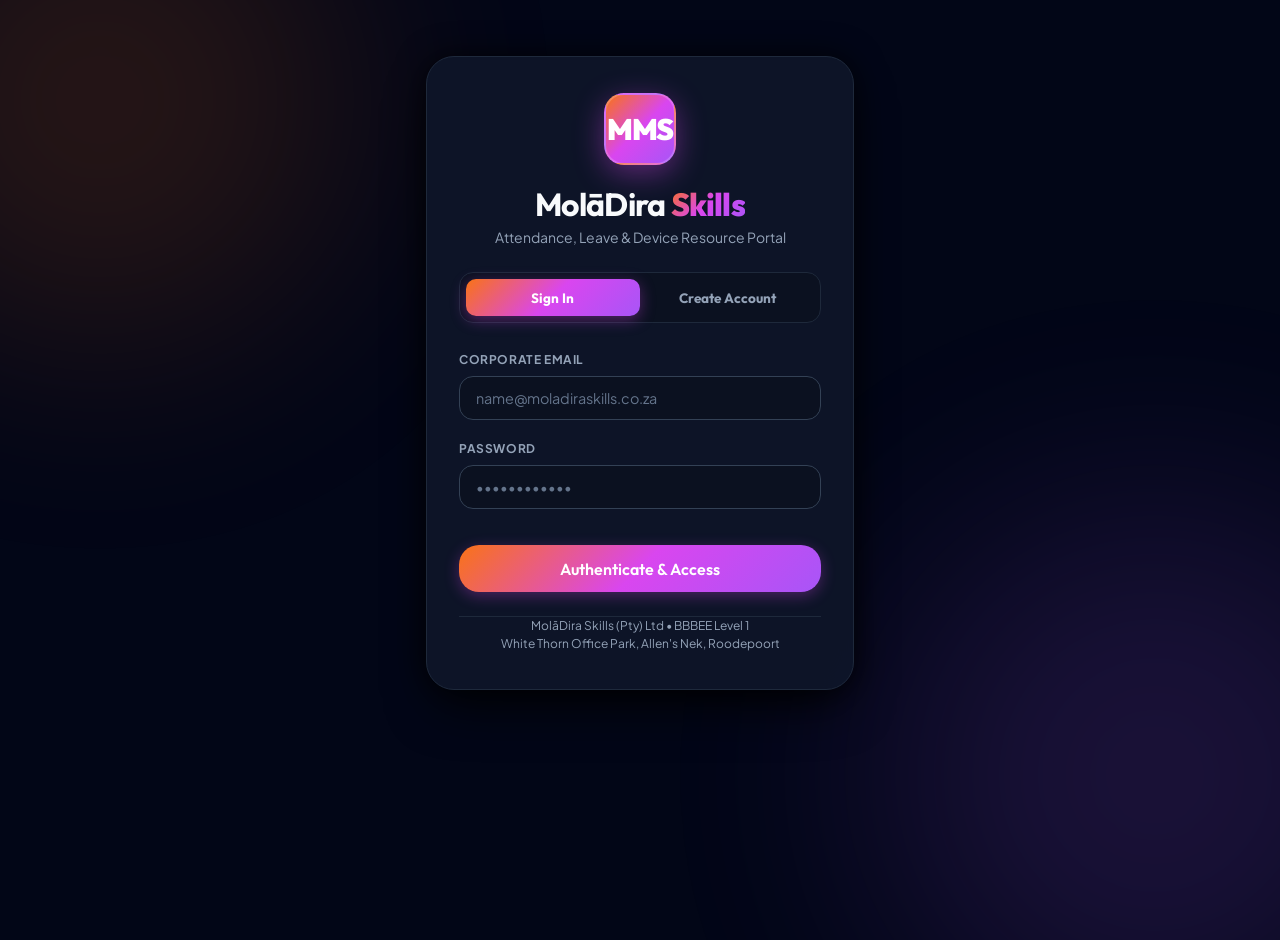
==== index.html @ 729de40c "feat: initialize MMS Logger frontend and backend structure with employee and admin portals" ====
<!DOCTYPE html>
<html lang="en">
<head>
  <meta charset="UTF-8">
  <meta name="viewport" content="width=device-width, initial-scale=1.0">
  <meta name="description" content="MolāDira Skills (MMS) Corporate Attendance, Leave Management, and Device Checkout Portal. Secure Geolocation Logging System.">
  <meta name="author" content="MolāDira Skills (Pty) Ltd">
  <title>MolāDira Skills - MMS Attendance & Resource Access Portal</title>
  <link rel="stylesheet" href="shared/css/base.css">
  <style>
    /* Specific Landing Page Styling */
    .brand-logo-badge {
      width: 72px;
      height: 72px;
      margin: 0 auto 1.25rem;
      border-radius: var(--radius-lg);
      background: var(--grad-mms);
      display: flex;
      align-items: center;
      justify-content: center;
      box-shadow: 0 8px 30px rgba(217, 70, 239, 0.4);
      border: 2px solid rgba(255, 255, 255, 0.2);
    }

    .brand-logo-text {
      font-family: var(--font-heading);
      font-weight: 900;
      font-size: 1.85rem;
      color: #ffffff;
      letter-spacing: -0.04em;
    }

    .auth-card {
      border: 1px solid var(--border-subtle);
      background: rgba(15, 23, 42, 0.9);
      backdrop-filter: blur(20px);
      box-shadow: var(--shadow-xl), 0 0 30px rgba(0, 0, 0, 0.7);
      border-radius: var(--radius-xl);
      padding: 2.25rem 2rem;
    }

    .tab-toggle-container {
      background-color: #0b1120;
      border: 1px solid var(--border-subtle);
      padding: 0.35rem;
      border-radius: var(--radius-md);
      display: flex;
      margin-bottom: 1.75rem;
    }

    .tab-toggle-btn {
      flex: 1;
      padding: 0.6rem 0.5rem;
      border-radius: var(--radius-sm);
      border: none;
      background: transparent;
      color: var(--text-muted);
      font-family: var(--font-heading);
      font-weight: 700;
      font-size: 0.85rem;
      cursor: pointer;
      transition: all var(--transition-fast);
      text-align: center;
    }

    .tab-toggle-btn.active {
      background: var(--grad-mms);
      color: #ffffff;
      box-shadow: 0 4px 15px rgba(217, 70, 239, 0.35);
    }
  </style>
</head>
<body>

  <main class="auth-container">
    <div class="auth-card" id="authCard">
      
      <!-- Brand Logo & Header -->
      <header class="text-center mb-6">
        <div class="brand-logo-badge pulse-glow">
          <span class="brand-logo-text">MMS</span>
        </div>
        <h1 class="text-2xl font-bold">MolāDira <span class="text-gradient">Skills</span></h1>
        <p class="text-sm mt-1" id="authSubtitle">Attendance, Leave & Device Resource Portal</p>
      </header>

      <!-- Auth Mode Switcher (Login / Register) -->
      <nav class="tab-toggle-container" aria-label="Authentication Selector">
        <button type="button" id="tabLogin" class="tab-toggle-btn active" onclick="switchAuthTab('login')">
          Sign In
        </button>
        <button type="button" id="tabRegister" class="tab-toggle-btn" onclick="switchAuthTab('register')">
          Create Account
        </button>
      </nav>

      <!-- Feedback Alert Container -->
      <div id="authAlert" class="alert hidden" role="alert"></div>

      <!-- Sign In Form -->
      <form id="loginForm" onsubmit="handleLoginSubmit(event)" novalidate>
        <div class="form-group">
          <label class="form-label" for="loginEmail">Corporate Email</label>
          <input type="email" id="loginEmail" class="form-control" placeholder="name@moladiraskills.co.za" required autocomplete="email">
        </div>

        <div class="form-group">
          <label class="form-label" for="loginPassword">Password</label>
          <input type="password" id="loginPassword" class="form-control" placeholder="••••••••••••" required autocomplete="current-password">
        </div>

        <button type="submit" id="btnLoginSubmit" class="btn btn-primary btn-block btn-lg mt-4">
          Authenticate & Access
        </button>
      </form>

      <!-- Registration Form -->
      <form id="registerForm" class="hidden" onsubmit="handleRegisterSubmit(event)" novalidate>
        <div class="grid grid-cols-2 gap-3 mb-2">
          <div class="form-group mb-2">
            <label class="form-label" for="regFirstName">First Name</label>
            <input type="text" id="regFirstName" class="form-control" placeholder="John" required autocomplete="given-name">
          </div>
          <div class="form-group mb-2">
            <label class="form-label" for="regLastName">Last Name</label>
            <input type="text" id="regLastName" class="form-control" placeholder="Doe" required autocomplete="family-name">
          </div>
        </div>

        <div class="form-group">
          <label class="form-label" for="regEmail">Corporate Email</label>
          <input type="email" id="regEmail" class="form-control" placeholder="name@moladiraskills.co.za" required autocomplete="email">
        </div>

        <div class="form-group">
          <label class="form-label" for="regPassword">Account Password</label>
          <input type="password" id="regPassword" class="form-control" placeholder="Min 6 characters" required autocomplete="new-password">
        </div>

        <div class="form-group">
          <label class="form-label" for="regConfirmPassword">Confirm Password</label>
          <input type="password" id="regConfirmPassword" class="form-control" placeholder="Re-enter password" required autocomplete="new-password">
        </div>

        <button type="submit" id="btnRegisterSubmit" class="btn btn-primary btn-block btn-lg mt-4">
          Create Employee Profile
        </button>
      </form>

      <!-- Footer Info -->
      <footer class="text-center mt-6 pt-4" style="border-top: 1px solid var(--border-subtle);">
        <p class="text-xs text-dim">
          MolāDira Skills (Pty) Ltd &bull; BBBEE Level 1<br>
          White Thorn Office Park, Allen's Nek, Roodepoort
        </p>
      </footer>

    </div>
  </main>

  <script src="shared/js/api.js"></script>
  <script src="auth/auth.js"></script>
</body>
</html>
---- shared/css/base.css ----
/* ==========================================================================
   MOLĀDIRA SKILLS (MMS) DESIGN SYSTEM - base.css
   Brand: MolāDira Skills (MMS) Geolocation Attendance & Resource Portal
   Palette: Deep Slate (#020617, #0f172a, #1e293b) & Neon Gradient (#f97316 -> #d946ef -> #a855f7)
   ========================================================================== */

@import url('https://fonts.googleapis.com/css2?family=Outfit:wght@300;400;500;600;700;800;900&family=Plus+Jakarta+Sans:wght@400;500;600;700&family=JetBrains+Mono:wght@400;500;600&display=swap');

:root {
  /* Brand Core - MolāDira Neon Gradient */
  --mms-orange: #f97316;
  --mms-pink: #d946ef;
  --mms-purple: #a855f7;
  --mms-purple-deep: #7e22ce;
  --mms-cyan: #06b6d4;
  --mms-blue: #3b82f6;

  /* Theme: Deep MMS Dark Slate */
  --bg-app: #020617;
  --bg-surface: #0b1120;
  --bg-card: #0f172a;
  --bg-card-hover: #172033;
  --bg-card-glass: rgba(15, 23, 42, 0.85);
  --bg-input: #0b1120;
  
  /* Borders */
  --border-subtle: #1e293b;
  --border-muted: #334155;
  --border-focus: #d946ef;
  --border-glow: rgba(217, 70, 239, 0.4);

  /* Typography Colors */
  --text-main: #f8fafc;
  --text-muted: #94a3b8;
  --text-dim: #64748b;
  --text-inverse: #020617;

  /* Semantic Feedback */
  --color-success: #10b981;
  --color-success-bg: rgba(16, 185, 129, 0.12);
  --color-success-border: rgba(16, 185, 129, 0.3);

  --color-warning: #f59e0b;
  --color-warning-bg: rgba(245, 158, 11, 0.12);
  --color-warning-border: rgba(245, 158, 11, 0.3);

  --color-danger: #ef4444;
  --color-danger-bg: rgba(239, 68, 68, 0.12);
  --color-danger-border: rgba(239, 68, 68, 0.3);

  --color-info: #06b6d4;
  --color-info-bg: rgba(6, 182, 212, 0.12);
  --color-info-border: rgba(6, 182, 212, 0.3);

  /* Gradients */
  --grad-mms: linear-gradient(135deg, #f97316 0%, #d946ef 50%, #a855f7 100%);
  --grad-mms-subtle: linear-gradient(135deg, rgba(249, 115, 22, 0.15) 0%, rgba(217, 70, 239, 0.15) 50%, rgba(168, 85, 247, 0.15) 100%);
  --grad-dark-card: linear-gradient(180deg, rgba(30, 41, 59, 0.6) 0%, rgba(15, 23, 42, 0.9) 100%);
  --grad-cyan-blue: linear-gradient(135deg, #06b6d4 0%, #3b82f6 100%);

  /* Elevation Shadows & Glows */
  --shadow-xs: 0 1px 2px rgba(0, 0, 0, 0.5);
  --shadow-sm: 0 4px 6px -1px rgba(0, 0, 0, 0.4), 0 2px 4px -2px rgba(0, 0, 0, 0.3);
  --shadow-md: 0 10px 15px -3px rgba(0, 0, 0, 0.5), 0 4px 6px -4px rgba(0, 0, 0, 0.4);
  --shadow-lg: 0 20px 25px -5px rgba(0, 0, 0, 0.6), 0 8px 10px -6px rgba(0, 0, 0, 0.5);
  --shadow-xl: 0 25px 50px -12px rgba(0, 0, 0, 0.8);
  --shadow-neon: 0 0 25px rgba(217, 70, 239, 0.35);
  --shadow-neon-orange: 0 0 25px rgba(249, 115, 22, 0.35);

  /* Radius */
  --radius-xs: 6px;
  --radius-sm: 10px;
  --radius-md: 14px;
  --radius-lg: 20px;
  --radius-xl: 28px;
  --radius-pill: 9999px;

  /* Typography */
  --font-heading: 'Outfit', -apple-system, BlinkMacSystemFont, sans-serif;
  --font-body: 'Plus Jakarta Sans', -apple-system, BlinkMacSystemFont, sans-serif;
  --font-mono: 'JetBrains Mono', monospace;

  /* Transitions */
  --transition-fast: 0.15s cubic-bezier(0.4, 0, 0.2, 1);
  --transition-normal: 0.25s cubic-bezier(0.4, 0, 0.2, 1);
  --transition-smooth: 0.4s cubic-bezier(0.16, 1, 0.3, 1);
}

/* ==========================================================================
   RESET & GLOBAL BASICS
   ========================================================================== */

*, *::before, *::after {
  box-sizing: border-box;
  margin: 0;
  padding: 0;
}

html {
  font-size: 16px;
  -webkit-font-smoothing: antialiased;
  -moz-osx-font-smoothing: grayscale;
  scroll-behavior: smooth;
}

body {
  font-family: var(--font-body);
  background-color: var(--bg-app);
  color: var(--text-main);
  line-height: 1.5;
  min-height: 100vh;
  position: relative;
  overflow-x: hidden;
}

/* Ambient Deep Glowing Background Orbs */
body::before, body::after {
  content: "";
  position: fixed;
  border-radius: 50%;
  pointer-events: none;
  z-index: 0;
  filter: blur(120px);
  opacity: 0.15;
}

body::before {
  top: -150px;
  left: -150px;
  width: 500px;
  height: 500px;
  background: var(--mms-orange);
}

body::after {
  bottom: -150px;
  right: -150px;
  width: 550px;
  height: 550px;
  background: var(--mms-purple);
}

/* Common Typography */
h1, h2, h3, h4, h5, h6 {
  font-family: var(--font-heading);
  font-weight: 700;
  color: var(--text-main);
  letter-spacing: -0.02em;
  line-height: 1.2;
}

p {
  color: var(--text-muted);
}

a {
  color: var(--mms-pink);
  text-decoration: none;
  transition: color var(--transition-fast);
}

a:hover {
  color: var(--mms-orange);
}

/* Neon Gradient Text Utility */
.text-gradient {
  background: var(--grad-mms);
  -webkit-background-clip: text;
  -webkit-text-fill-color: transparent;
  background-clip: text;
  font-weight: 800;
}

/* ==========================================================================
   CONTAINER & LAYOUT SYSTEM
   ========================================================================== */

.app-container {
  position: relative;
  z-index: 1;
  width: 100%;
  max-width: 1360px;
  margin: 0 auto;
  padding: 1.5rem 1rem;
}

.auth-container {
  position: relative;
  z-index: 1;
  width: 100%;
  max-width: 460px;
  margin: 2.5rem auto;
  padding: 1rem;
}

.employee-container {
  position: relative;
  z-index: 1;
  width: 100%;
  max-width: 760px;
  margin: 1.5rem auto;
  padding: 1rem;
}

/* Flex & Grid Utilities */
.flex { display: flex; }
.flex-col { display: flex; flex-direction: column; }
.flex-row { display: flex; flex-direction: row; }
.items-center { align-items: center; }
.items-start { align-items: flex-start; }
.justify-between { justify-content: space-between; }
.justify-center { justify-content: center; }
.justify-end { justify-content: flex-end; }
.flex-wrap { flex-wrap: wrap; }
.flex-1 { flex: 1 1 0%; }
.gap-1 { gap: 0.25rem; }
.gap-2 { gap: 0.5rem; }
.gap-3 { gap: 0.75rem; }
.gap-4 { gap: 1rem; }
.gap-6 { gap: 1.5rem; }

.grid { display: grid; }
.grid-cols-1 { grid-template-columns: repeat(1, minmax(0, 1fr)); }
.grid-cols-2 { grid-template-columns: repeat(2, minmax(0, 1fr)); }
.grid-cols-3 { grid-template-columns: repeat(3, minmax(0, 1fr)); }
.grid-cols-4 { grid-template-columns: repeat(4, minmax(0, 1fr)); }

/* Responsive Grid Breakpoints */
@media (min-width: 640px) {
  .sm\:grid-cols-2 { grid-template-columns: repeat(2, minmax(0, 1fr)); }
}
@media (min-width: 768px) {
  .md\:grid-cols-3 { grid-template-columns: repeat(3, minmax(0, 1fr)); }
  .md\:grid-cols-4 { grid-template-columns: repeat(4, minmax(0, 1fr)); }
  .md\:flex-row { flex-direction: row; }
}
@media (min-width: 1024px) {
  .lg\:grid-cols-4 { grid-template-columns: repeat(4, minmax(0, 1fr)); }
}

/* ==========================================================================
   CARDS & PANELS
   ========================================================================== */

.card {
  background: var(--bg-card);
  border: 1px solid var(--border-subtle);
  border-radius: var(--radius-lg);
  padding: 1.5rem;
  box-shadow: var(--shadow-md);
  position: relative;
  backdrop-filter: blur(12px);
  transition: transform var(--transition-normal), border-color var(--transition-normal), box-shadow var(--transition-normal);
}

.card:hover {
  border-color: rgba(217, 70, 239, 0.3);
}

.card-glowing {
  border: 1px solid rgba(217, 70, 239, 0.35);
  box-shadow: var(--shadow-neon);
}

.card-header {
  display: flex;
  align-items: center;
  justify-content: space-between;
  margin-bottom: 1.25rem;
  padding-bottom: 0.75rem;
  border-bottom: 1px solid var(--border-subtle);
}

.card-title {
  font-size: 1.15rem;
  font-weight: 700;
  color: var(--text-main);
  display: flex;
  align-items: center;
  gap: 0.5rem;
}

/* ==========================================================================
   BUTTONS SYSTEM
   ========================================================================== */

.btn {
  display: inline-flex;
  align-items: center;
  justify-content: center;
  gap: 0.5rem;
  font-family: var(--font-heading);
  font-size: 0.875rem;
  font-weight: 600;
  padding: 0.65rem 1.25rem;
  border-radius: var(--radius-md);
  border: 1px solid transparent;
  cursor: pointer;
  transition: all var(--transition-normal);
  text-decoration: none;
  white-space: nowrap;
  user-select: none;
}

.btn:disabled {
  opacity: 0.5;
  cursor: not-allowed;
  pointer-events: none;
}

/* Neon Gradient Primary Button */
.btn-primary {
  background: var(--grad-mms);
  color: #ffffff;
  box-shadow: 0 4px 15px rgba(217, 70, 239, 0.3);
  border: none;
}

.btn-primary:hover {
  transform: translateY(-2px);
  box-shadow: 0 6px 20px rgba(217, 70, 239, 0.45);
  filter: brightness(1.08);
}

.btn-primary:active {
  transform: translateY(0);
}

/* Secondary Dark Button */
.btn-secondary {
  background: var(--bg-surface);
  color: var(--text-main);
  border: 1px solid var(--border-muted);
}

.btn-secondary:hover {
  background: var(--border-subtle);
  border-color: var(--border-focus);
  color: #ffffff;
}

/* Danger / Logout Button */
.btn-danger {
  background: var(--color-danger-bg);
  color: var(--color-danger);
  border: 1px solid var(--color-danger-border);
}

.btn-danger:hover {
  background: var(--color-danger);
  color: #ffffff;
}

/* Outline Success Button */
.btn-success {
  background: var(--color-success-bg);
  color: var(--color-success);
  border: 1px solid var(--color-success-border);
}

.btn-success:hover {
  background: var(--color-success);
  color: #ffffff;
}

/* Ghost Button */
.btn-ghost {
  background: transparent;
  color: var(--text-muted);
  border: 1px solid transparent;
}

.btn-ghost:hover {
  color: var(--text-main);
  background: rgba(255, 255, 255, 0.05);
}

/* Button Sizing */
.btn-sm {
  padding: 0.4rem 0.85rem;
  font-size: 0.775rem;
  border-radius: var(--radius-sm);
}

.btn-lg {
  padding: 0.85rem 1.75rem;
  font-size: 1rem;
  border-radius: var(--radius-lg);
}

.btn-block {
  width: 100%;
}

/* Tactile Big Action Buttons (Clock In / Clock Out) */
.btn-tactile {
  display: flex;
  flex-direction: column;
  align-items: center;
  justify-content: center;
  gap: 0.5rem;
  padding: 1.75rem 1.5rem;
  border-radius: var(--radius-xl);
  font-size: 1.25rem;
  font-weight: 800;
  text-transform: uppercase;
  letter-spacing: 0.05em;
  transition: all var(--transition-normal);
  position: relative;
  overflow: hidden;
}

.btn-tactile-in {
  background: linear-gradient(135deg, #059669 0%, #10b981 100%);
  color: #ffffff;
  border: 1px solid rgba(16, 185, 129, 0.4);
  box-shadow: 0 8px 25px rgba(16, 185, 129, 0.35);
}

.btn-tactile-in:hover {
  transform: translateY(-3px) scale(1.02);
  box-shadow: 0 12px 35px rgba(16, 185, 129, 0.5);
}

.btn-tactile-out {
  background: linear-gradient(135deg, #dc2626 0%, #f43f5e 100%);
  color: #ffffff;
  border: 1px solid rgba(244, 63, 94, 0.4);
  box-shadow: 0 8px 25px rgba(244, 63, 94, 0.35);
}

.btn-tactile-out:hover {
  transform: translateY(-3px) scale(1.02);
  box-shadow: 0 12px 35px rgba(244, 63, 94, 0.5);
}

.btn-tactile-icon {
  font-size: 2.2rem;
  line-height: 1;
}

.btn-tactile-subtitle {
  font-size: 0.75rem;
  font-weight: 500;
  opacity: 0.9;
  letter-spacing: 0.02em;
  text-transform: none;
}

/* ==========================================================================
   INPUTS & FORM CONTROLS
   ========================================================================== */

.form-group {
  margin-bottom: 1.25rem;
}

.form-label {
  display: block;
  font-size: 0.75rem;
  font-weight: 700;
  text-transform: uppercase;
  letter-spacing: 0.05em;
  color: var(--text-muted);
  margin-bottom: 0.45rem;
}

.form-control {
  width: 100%;
  padding: 0.75rem 1rem;
  font-family: var(--font-body);
  font-size: 0.9rem;
  color: var(--text-main);
  background-color: var(--bg-input);
  border: 1px solid var(--border-muted);
  border-radius: var(--radius-md);
  outline: none;
  transition: border-color var(--transition-fast), box-shadow var(--transition-fast);
}

.form-control:focus {
  border-color: var(--mms-pink);
  box-shadow: 0 0 0 3px rgba(217, 70, 239, 0.2);
}

.form-control::placeholder {
  color: var(--text-dim);
}

select.form-control {
  appearance: none;
  background-image: url("data:image/svg+xml,%3Csvg xmlns='http://www.w3.org/2000/svg' width='16' height='16' fill='%2394a3b8' viewBox='0 0 16 16'%3E%3Cpath d='M7.247 11.14 2.451 5.658C1.885 5.013 2.345 4 3.204 4h9.592a1 1 0 0 1 .753 1.659l-4.796 5.48a1 1 0 0 1-1.506 0z'/%3E%3C/svg%3E");
  background-repeat: no-repeat;
  background-position: right 0.85rem center;
  padding-right: 2.5rem;
}

textarea.form-control {
  resize: vertical;
  min-height: 85px;
}

/* Search Input with Icon */
.search-wrapper {
  position: relative;
  display: flex;
  align-items: center;
}

.search-icon {
  position: absolute;
  left: 0.85rem;
  color: var(--text-dim);
  pointer-events: none;
}

.search-wrapper .form-control {
  padding-left: 2.35rem;
}

/* ==========================================================================
   BADGES & PILLS
   ========================================================================== */

.badge {
  display: inline-flex;
  align-items: center;
  gap: 0.35rem;
  font-size: 0.725rem;
  font-weight: 700;
  padding: 0.25rem 0.65rem;
  border-radius: var(--radius-pill);
  line-height: 1.2;
  white-space: nowrap;
}

.badge-success {
  background: var(--color-success-bg);
  color: var(--color-success);
  border: 1px solid var(--color-success-border);
}

.badge-danger {
  background: var(--color-danger-bg);
  color: var(--color-danger);
  border: 1px solid var(--color-danger-border);
}

.badge-warning {
  background: var(--color-warning-bg);
  color: var(--color-warning);
  border: 1px solid var(--color-warning-border);
}

.badge-info {
  background: var(--color-info-bg);
  color: var(--color-info);
  border: 1px solid var(--color-info-border);
}

.badge-gradient {
  background: var(--grad-mms);
  color: #ffffff;
}

/* ==========================================================================
   ALERTS & FEEDBACK
   ========================================================================== */

.alert {
  padding: 0.85rem 1.15rem;
  border-radius: var(--radius-md);
  font-size: 0.875rem;
  margin-bottom: 1.25rem;
  display: flex;
  align-items: center;
  gap: 0.75rem;
  line-height: 1.4;
  border: 1px solid transparent;
}

.alert-success {
  background: var(--color-success-bg);
  color: #34d399;
  border-color: var(--color-success-border);
}

.alert-danger {
  background: var(--color-danger-bg);
  color: #f87171;
  border-color: var(--color-danger-border);
}

.alert-info {
  background: var(--color-info-bg);
  color: #38bdf8;
  border-color: var(--color-info-border);
}

.alert-warning {
  background: var(--color-warning-bg);
  color: #fbbf24;
  border-color: var(--color-warning-border);
}

/* ==========================================================================
   TABLES & DATA DISPLAY
   ========================================================================== */

.table-responsive {
  width: 100%;
  overflow-x: auto;
  -webkit-overflow-scrolling: touch;
  border-radius: var(--radius-md);
  border: 1px solid var(--border-subtle);
}

.table {
  width: 100%;
  border-collapse: collapse;
  font-size: 0.85rem;
  text-align: left;
}

.table th {
  background-color: #0b1120;
  color: var(--text-muted);
  font-family: var(--font-heading);
  font-weight: 700;
  font-size: 0.75rem;
  text-transform: uppercase;
  letter-spacing: 0.05em;
  padding: 0.85rem 1rem;
  border-bottom: 1px solid var(--border-subtle);
  white-space: nowrap;
}

.table td {
  padding: 0.85rem 1rem;
  border-bottom: 1px solid var(--border-subtle);
  color: var(--text-main);
  vertical-align: middle;
}

.table tbody tr {
  transition: background-color var(--transition-fast);
}

.table tbody tr:hover {
  background-color: rgba(255, 255, 255, 0.025);
}

.table tbody tr:last-child td {
  border-bottom: none;
}

/* Empty Table State */
.table-empty {
  text-align: center;
  padding: 3rem 1rem;
  color: var(--text-dim);
}

/* ==========================================================================
   TABS NAVIGATION
   ========================================================================== */

.nav-tabs {
  display: flex;
  gap: 0.5rem;
  border-bottom: 1px solid var(--border-subtle);
  padding-bottom: 0.5rem;
  overflow-x: auto;
  -webkit-overflow-scrolling: touch;
}

.nav-tab-btn {
  background: transparent;
  border: 1px solid transparent;
  color: var(--text-muted);
  font-family: var(--font-heading);
  font-size: 0.85rem;
  font-weight: 600;
  padding: 0.6rem 1.15rem;
  border-radius: var(--radius-md);
  cursor: pointer;
  white-space: nowrap;
  transition: all var(--transition-fast);
  display: flex;
  align-items: center;
  gap: 0.5rem;
}

.nav-tab-btn:hover {
  color: var(--text-main);
  background: rgba(255, 255, 255, 0.04);
}

.nav-tab-btn.active {
  background: var(--grad-mms);
  color: #ffffff;
  box-shadow: 0 4px 15px rgba(217, 70, 239, 0.35);
}

/* ==========================================================================
   MODALS & OVERLAYS
   ========================================================================== */

.modal-backdrop {
  position: fixed;
  inset: 0;
  background-color: rgba(2, 6, 23, 0.85);
  backdrop-filter: blur(8px);
  z-index: 1000;
  display: flex;
  align-items: center;
  justify-content: center;
  padding: 1rem;
  animation: fadeIn 0.2s ease-out;
}

.modal-dialog {
  background-color: var(--bg-card);
  border: 1px solid var(--border-muted);
  border-radius: var(--radius-xl);
  width: 100%;
  max-width: 520px;
  box-shadow: var(--shadow-xl), var(--shadow-neon);
  overflow: hidden;
  animation: slideUp 0.25s cubic-bezier(0.16, 1, 0.3, 1);
}

.modal-header {
  display: flex;
  align-items: center;
  justify-content: space-between;
  padding: 1.25rem 1.5rem;
  border-bottom: 1px solid var(--border-subtle);
}

.modal-title {
  font-size: 1.25rem;
  font-weight: 700;
  color: var(--text-main);
}

.modal-close {
  background: transparent;
  border: none;
  color: var(--text-muted);
  font-size: 1.5rem;
  cursor: pointer;
  line-height: 1;
  padding: 0.25rem;
  transition: color var(--transition-fast);
}

.modal-close:hover {
  color: var(--color-danger);
}

.modal-body {
  padding: 1.5rem;
  max-height: 75vh;
  overflow-y: auto;
}

.modal-footer {
  display: flex;
  align-items: center;
  justify-content: flex-end;
  gap: 0.75rem;
  padding: 1rem 1.5rem;
  border-top: 1px solid var(--border-subtle);
  background-color: #0b1120;
}

/* ==========================================================================
   GLOBAL SPINNER LOADER
   ========================================================================== */

.spinner-backdrop {
  position: fixed;
  inset: 0;
  background-color: rgba(2, 6, 23, 0.88);
  backdrop-filter: blur(8px);
  z-index: 9999;
  display: flex;
  flex-direction: column;
  align-items: center;
  justify-content: center;
  gap: 1.25rem;
}

.spinner-disc {
  width: 54px;
  height: 54px;
  border-radius: 50%;
  border: 4px solid var(--border-muted);
  border-top-color: var(--mms-pink);
  border-right-color: var(--mms-orange);
  animation: spin 1s linear infinite;
  box-shadow: var(--shadow-neon);
}

.spinner-message {
  font-family: var(--font-heading);
  font-weight: 600;
  font-size: 0.95rem;
  color: var(--text-main);
  background: var(--bg-card);
  padding: 0.6rem 1.5rem;
  border-radius: var(--radius-pill);
  border: 1px solid var(--border-muted);
  box-shadow: var(--shadow-md);
  letter-spacing: 0.02em;
}

/* ==========================================================================
   ANIMATIONS & KEYFRAMES
   ========================================================================== */

@keyframes spin {
  to { transform: rotate(360deg); }
}

@keyframes fadeIn {
  from { opacity: 0; }
  to { opacity: 1; }
}

@keyframes slideUp {
  from { transform: translateY(20px); opacity: 0; }
  to { transform: translateY(0); opacity: 1; }
}

@keyframes pulseGlow {
  0%, 100% { opacity: 1; filter: drop-shadow(0 0 15px rgba(217, 70, 239, 0.4)); }
  50% { opacity: 0.8; filter: drop-shadow(0 0 25px rgba(249, 115, 22, 0.6)); }
}

.pulse-glow {
  animation: pulseGlow 3s infinite;
}

/* Utility visibility classes */
.hidden { display: none !important; }
.block { display: block !important; }
.text-center { text-align: center; }
.text-right { text-align: right; }
.text-left { text-align: left; }
.text-xs { font-size: 0.75rem; }
.text-sm { font-size: 0.875rem; }
.text-base { font-size: 1rem; }
.text-lg { font-size: 1.125rem; }
.text-xl { font-size: 1.25rem; }
.font-mono { font-family: var(--font-mono); }
.font-bold { font-weight: 700; }
.mt-1 { margin-top: 0.25rem; }
.mt-2 { margin-top: 0.5rem; }
.mt-4 { margin-top: 1rem; }
.mt-6 { margin-top: 1.5rem; }
.mb-2 { margin-bottom: 0.5rem; }
.mb-4 { margin-bottom: 1rem; }
.mb-6 { margin-bottom: 1.5rem; }
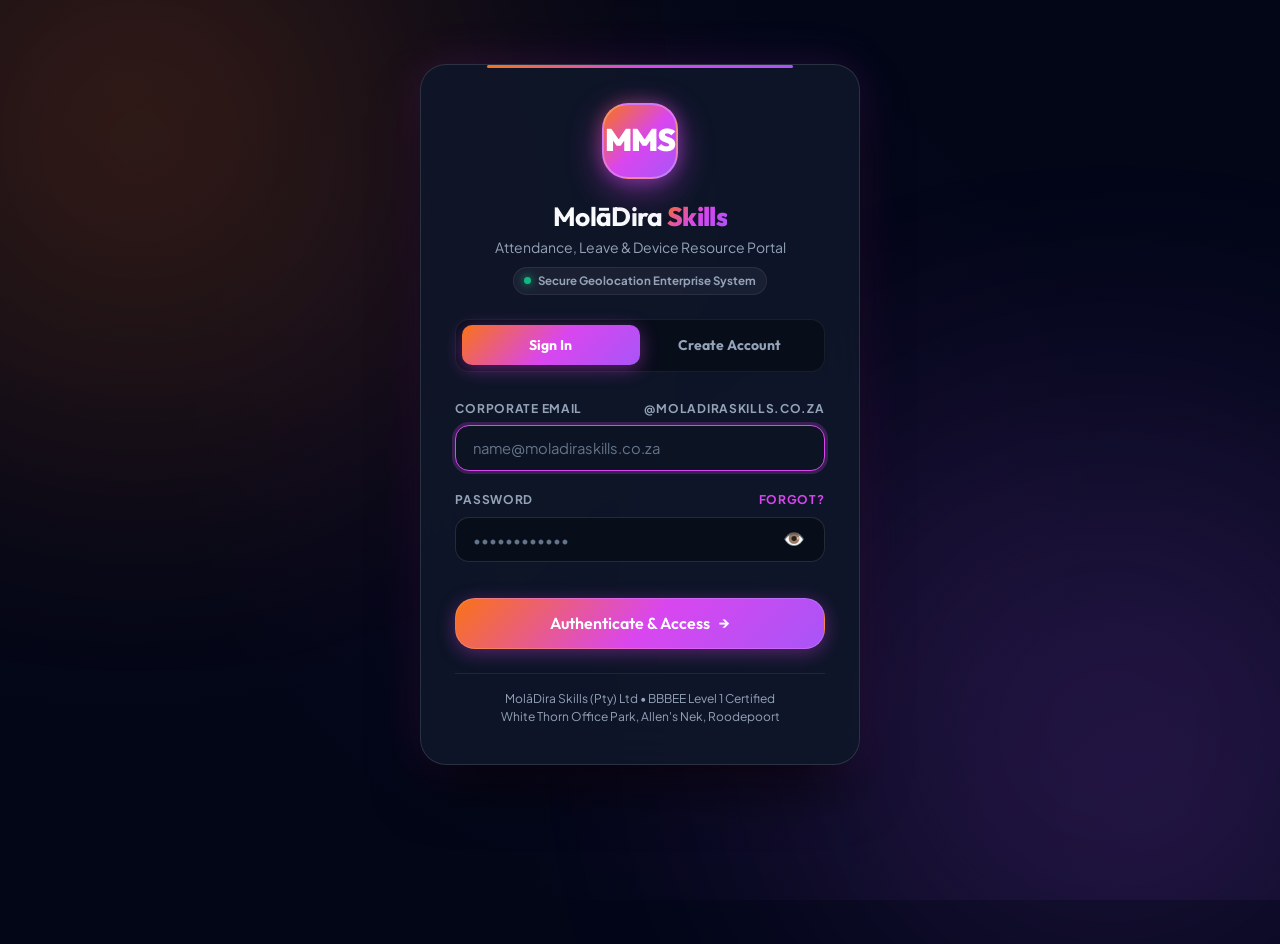
==== commit b80ff67c: "feat: add leave request and device checkout modules for employee and admin portals" ====
--- a/index.html
+++ b/index.html
@@ -10,63 +10,111 @@
   <style>
     /* Specific Landing Page Styling */
     .brand-logo-badge {
-      width: 72px;
-      height: 72px;
-      margin: 0 auto 1.25rem;
-      border-radius: var(--radius-lg);
+      width: 76px;
+      height: 76px;
+      margin: 0 auto 1.35rem;
+      border-radius: var(--radius-xl);
       background: var(--grad-mms);
       display: flex;
       align-items: center;
       justify-content: center;
-      box-shadow: 0 8px 30px rgba(217, 70, 239, 0.4);
-      border: 2px solid rgba(255, 255, 255, 0.2);
+      box-shadow: 0 10px 35px rgba(217, 70, 239, 0.45);
+      border: 2px solid rgba(255, 255, 255, 0.25);
+      position: relative;
+    }
+
+    .brand-logo-badge::before {
+      content: "";
+      position: absolute;
+      inset: -4px;
+      border-radius: calc(var(--radius-xl) + 4px);
+      background: var(--grad-mms);
+      opacity: 0.35;
+      filter: blur(8px);
+      z-index: -1;
     }
 
     .brand-logo-text {
       font-family: var(--font-heading);
       font-weight: 900;
-      font-size: 1.85rem;
+      font-size: 1.95rem;
       color: #ffffff;
       letter-spacing: -0.04em;
     }
 
     .auth-card {
-      border: 1px solid var(--border-subtle);
-      background: rgba(15, 23, 42, 0.9);
-      backdrop-filter: blur(20px);
-      box-shadow: var(--shadow-xl), 0 0 30px rgba(0, 0, 0, 0.7);
+      border: 1px solid var(--border-muted);
+      background: rgba(15, 23, 42, 0.88);
+      backdrop-filter: blur(28px);
+      -webkit-backdrop-filter: blur(28px);
+      box-shadow: var(--shadow-xl), 0 0 45px rgba(217, 70, 239, 0.15);
       border-radius: var(--radius-xl);
-      padding: 2.25rem 2rem;
+      padding: 2.35rem 2.15rem;
+      position: relative;
+      overflow: hidden;
+    }
+
+    .auth-card::before {
+      content: "";
+      position: absolute;
+      top: 0;
+      left: 15%;
+      right: 15%;
+      height: 3px;
+      background: var(--grad-mms);
+      border-radius: var(--radius-pill);
     }
 
     .tab-toggle-container {
-      background-color: #0b1120;
+      background-color: #080d1a;
       border: 1px solid var(--border-subtle);
       padding: 0.35rem;
       border-radius: var(--radius-md);
       display: flex;
       margin-bottom: 1.75rem;
+      position: relative;
     }
 
     .tab-toggle-btn {
       flex: 1;
-      padding: 0.6rem 0.5rem;
+      padding: 0.68rem 0.6rem;
       border-radius: var(--radius-sm);
       border: none;
       background: transparent;
       color: var(--text-muted);
       font-family: var(--font-heading);
       font-weight: 700;
-      font-size: 0.85rem;
+      font-size: 0.875rem;
       cursor: pointer;
       transition: all var(--transition-fast);
       text-align: center;
+      position: relative;
+      z-index: 1;
+      user-select: none;
+    }
+
+    .tab-toggle-btn:hover {
+      color: var(--text-main);
     }
 
     .tab-toggle-btn.active {
       background: var(--grad-mms);
       color: #ffffff;
-      box-shadow: 0 4px 15px rgba(217, 70, 239, 0.35);
+      box-shadow: 0 4px 18px rgba(217, 70, 239, 0.4);
+    }
+
+    .corporate-pill {
+      display: inline-flex;
+      align-items: center;
+      gap: 0.4rem;
+      font-size: 0.72rem;
+      font-weight: 700;
+      padding: 0.25rem 0.65rem;
+      background: rgba(255, 255, 255, 0.05);
+      border: 1px solid var(--border-subtle);
+      border-radius: var(--radius-pill);
+      color: var(--text-muted);
+      margin-top: 0.5rem;
     }
   </style>
 </head>
@@ -82,6 +130,11 @@
         </div>
         <h1 class="text-2xl font-bold">MolāDira <span class="text-gradient">Skills</span></h1>
         <p class="text-sm mt-1" id="authSubtitle">Attendance, Leave & Device Resource Portal</p>
+        <div>
+          <span class="corporate-pill">
+            <span class="status-dot status-dot-success"></span> Secure Geolocation Enterprise System
+          </span>
+        </div>
       </header>
 
       <!-- Auth Mode Switcher (Login / Register) -->
@@ -100,17 +153,29 @@
       <!-- Sign In Form -->
       <form id="loginForm" onsubmit="handleLoginSubmit(event)" novalidate>
         <div class="form-group">
-          <label class="form-label" for="loginEmail">Corporate Email</label>
-          <input type="email" id="loginEmail" class="form-control" placeholder="name@moladiraskills.co.za" required autocomplete="email">
-        </div>
-
-        <div class="form-group">
-          <label class="form-label" for="loginPassword">Password</label>
-          <input type="password" id="loginPassword" class="form-control" placeholder="••••••••••••" required autocomplete="current-password">
+          <label class="form-label" for="loginEmail">
+            <span>Corporate Email</span>
+            <span class="text-xs text-dim">@moladiraskills.co.za</span>
+          </label>
+          <input type="email" id="loginEmail" class="form-control" placeholder="name@moladiraskills.co.za" required autocomplete="email" autofocus>
+        </div>
+
+        <div class="form-group">
+          <label class="form-label" for="loginPassword">
+            <span>Password</span>
+            <a href="#" class="text-xs" onclick="showForgotPasswordHelp(event)">Forgot?</a>
+          </label>
+          <div class="password-wrapper">
+            <input type="password" id="loginPassword" class="form-control" placeholder="••••••••••••" required autocomplete="current-password">
+            <button type="button" class="password-toggle-btn" onclick="togglePasswordVisibility('loginPassword', this)" title="Show/Hide password" aria-label="Toggle password visibility">
+              👁️
+            </button>
+          </div>
         </div>
 
         <button type="submit" id="btnLoginSubmit" class="btn btn-primary btn-block btn-lg mt-4">
-          Authenticate & Access
+          <span>Authenticate & Access</span>
+          <span>&rarr;</span>
         </button>
       </form>
 
@@ -119,11 +184,11 @@
         <div class="grid grid-cols-2 gap-3 mb-2">
           <div class="form-group mb-2">
             <label class="form-label" for="regFirstName">First Name</label>
-            <input type="text" id="regFirstName" class="form-control" placeholder="John" required autocomplete="given-name">
+            <input type="text" id="regFirstName" class="form-control" placeholder="Thapelo" required autocomplete="given-name">
           </div>
           <div class="form-group mb-2">
             <label class="form-label" for="regLastName">Last Name</label>
-            <input type="text" id="regLastName" class="form-control" placeholder="Doe" required autocomplete="family-name">
+            <input type="text" id="regLastName" class="form-control" placeholder="Mohale" required autocomplete="family-name">
           </div>
         </div>
 
@@ -134,23 +199,46 @@
 
         <div class="form-group">
           <label class="form-label" for="regPassword">Account Password</label>
-          <input type="password" id="regPassword" class="form-control" placeholder="Min 6 characters" required autocomplete="new-password">
+          <div class="password-wrapper">
+            <input type="password" id="regPassword" class="form-control" placeholder="Min 6 characters" required autocomplete="new-password" oninput="checkPasswordStrength(this.value)">
+            <button type="button" class="password-toggle-btn" onclick="togglePasswordVisibility('regPassword', this)" title="Show/Hide password" aria-label="Toggle password visibility">
+              👁️
+            </button>
+          </div>
+          
+          <!-- Live Password Strength Meter -->
+          <div class="password-strength-container" id="passwordStrengthBox">
+            <div class="password-strength-track">
+              <div class="password-strength-fill" id="pwdStrengthFill"></div>
+            </div>
+            <div class="password-strength-label">
+              <span id="pwdStrengthText">Security strength</span>
+              <span id="pwdLengthText">0 chars</span>
+            </div>
+          </div>
         </div>
 
         <div class="form-group">
           <label class="form-label" for="regConfirmPassword">Confirm Password</label>
-          <input type="password" id="regConfirmPassword" class="form-control" placeholder="Re-enter password" required autocomplete="new-password">
+          <div class="password-wrapper">
+            <input type="password" id="regConfirmPassword" class="form-control" placeholder="Re-enter password" required autocomplete="new-password" oninput="checkPasswordMatch()">
+            <button type="button" class="password-toggle-btn" onclick="togglePasswordVisibility('regConfirmPassword', this)" title="Show/Hide password" aria-label="Toggle password visibility">
+              👁️
+            </button>
+          </div>
+          <div id="pwdMatchStatus" class="text-xs mt-1 text-dim"></div>
         </div>
 
         <button type="submit" id="btnRegisterSubmit" class="btn btn-primary btn-block btn-lg mt-4">
-          Create Employee Profile
+          <span>Create Employee Profile</span>
+          <span>&rarr;</span>
         </button>
       </form>
 
       <!-- Footer Info -->
       <footer class="text-center mt-6 pt-4" style="border-top: 1px solid var(--border-subtle);">
         <p class="text-xs text-dim">
-          MolāDira Skills (Pty) Ltd &bull; BBBEE Level 1<br>
+          MolāDira Skills (Pty) Ltd &bull; BBBEE Level 1 Certified<br>
           White Thorn Office Park, Allen's Nek, Roodepoort
         </p>
       </footer>
--- a/shared/css/base.css
+++ b/shared/css/base.css
@@ -1,33 +1,41 @@
 /* ==========================================================================
-   MOLĀDIRA SKILLS (MMS) DESIGN SYSTEM - base.css
+   MOLĀDIRA SKILLS (MMS) DESIGN SYSTEM - base.css (v2.0 Seamless Overhaul)
    Brand: MolāDira Skills (MMS) Geolocation Attendance & Resource Portal
-   Palette: Deep Slate (#020617, #0f172a, #1e293b) & Neon Gradient (#f97316 -> #d946ef -> #a855f7)
+   Palette: Deep Slate (#020617, #0b1120, #0f172a, #1e293b) & 
+            MolāDira Neon Gradient (#f97316 -> #d946ef -> #a855f7)
    ========================================================================== */
 
-@import url('https://fonts.googleapis.com/css2?family=Outfit:wght@300;400;500;600;700;800;900&family=Plus+Jakarta+Sans:wght@400;500;600;700&family=JetBrains+Mono:wght@400;500;600&display=swap');
+@import url('https://fonts.googleapis.com/css2?family=Outfit:wght@300;400;500;600;700;800;900&family=Plus+Jakarta+Sans:ital,wght@0,300;0,400;0,500;0,600;0,700;0,800;1,400&family=JetBrains+Mono:wght@400;500;600;700&display=swap');
 
 :root {
   /* Brand Core - MolāDira Neon Gradient */
   --mms-orange: #f97316;
+  --mms-orange-glow: rgba(249, 115, 22, 0.4);
   --mms-pink: #d946ef;
+  --mms-pink-glow: rgba(217, 70, 239, 0.4);
   --mms-purple: #a855f7;
   --mms-purple-deep: #7e22ce;
   --mms-cyan: #06b6d4;
+  --mms-cyan-glow: rgba(6, 182, 212, 0.4);
   --mms-blue: #3b82f6;
 
-  /* Theme: Deep MMS Dark Slate */
+  /* Theme: Deep MMS Dark Slate Surfaces */
   --bg-app: #020617;
   --bg-surface: #0b1120;
-  --bg-card: #0f172a;
-  --bg-card-hover: #172033;
-  --bg-card-glass: rgba(15, 23, 42, 0.85);
-  --bg-input: #0b1120;
+  --bg-surface-elevated: #111a2e;
+  --bg-card: rgba(15, 23, 42, 0.88);
+  --bg-card-hover: rgba(23, 32, 51, 0.95);
+  --bg-card-glass: rgba(15, 23, 42, 0.75);
+  --bg-input: #080d1a;
+  --bg-input-focus: #0c1322;
   
-  /* Borders */
-  --border-subtle: #1e293b;
-  --border-muted: #334155;
+  /* Borders & Glass Highlights */
+  --border-subtle: rgba(255, 255, 255, 0.07);
+  --border-muted: rgba(255, 255, 255, 0.12);
+  --border-strong: rgba(255, 255, 255, 0.2);
   --border-focus: #d946ef;
-  --border-glow: rgba(217, 70, 239, 0.4);
+  --border-glow: rgba(217, 70, 239, 0.45);
+  --glass-highlight: rgba(255, 255, 255, 0.05);
 
   /* Typography Colors */
   --text-main: #f8fafc;
@@ -37,53 +45,60 @@
 
   /* Semantic Feedback */
   --color-success: #10b981;
-  --color-success-bg: rgba(16, 185, 129, 0.12);
-  --color-success-border: rgba(16, 185, 129, 0.3);
+  --color-success-bg: rgba(16, 185, 129, 0.14);
+  --color-success-border: rgba(16, 185, 129, 0.35);
+  --color-success-glow: rgba(16, 185, 129, 0.35);
 
   --color-warning: #f59e0b;
-  --color-warning-bg: rgba(245, 158, 11, 0.12);
-  --color-warning-border: rgba(245, 158, 11, 0.3);
+  --color-warning-bg: rgba(245, 158, 11, 0.14);
+  --color-warning-border: rgba(245, 158, 11, 0.35);
 
   --color-danger: #ef4444;
-  --color-danger-bg: rgba(239, 68, 68, 0.12);
-  --color-danger-border: rgba(239, 68, 68, 0.3);
+  --color-danger-bg: rgba(239, 68, 68, 0.14);
+  --color-danger-border: rgba(239, 68, 68, 0.35);
+  --color-danger-glow: rgba(239, 68, 68, 0.35);
 
   --color-info: #06b6d4;
-  --color-info-bg: rgba(6, 182, 212, 0.12);
-  --color-info-border: rgba(6, 182, 212, 0.3);
+  --color-info-bg: rgba(6, 182, 212, 0.14);
+  --color-info-border: rgba(6, 182, 212, 0.35);
 
   /* Gradients */
-  --grad-mms: linear-gradient(135deg, #f97316 0%, #d946ef 50%, #a855f7 100%);
+  --grad-mms: linear-gradient(135deg, #f97316 0%, #d946ef 52%, #a855f7 100%);
   --grad-mms-subtle: linear-gradient(135deg, rgba(249, 115, 22, 0.15) 0%, rgba(217, 70, 239, 0.15) 50%, rgba(168, 85, 247, 0.15) 100%);
-  --grad-dark-card: linear-gradient(180deg, rgba(30, 41, 59, 0.6) 0%, rgba(15, 23, 42, 0.9) 100%);
+  --grad-mms-surface: linear-gradient(145deg, rgba(249, 115, 22, 0.06) 0%, rgba(217, 70, 239, 0.06) 50%, rgba(168, 85, 247, 0.06) 100%);
+  --grad-dark-card: linear-gradient(180deg, rgba(30, 41, 59, 0.5) 0%, rgba(15, 23, 42, 0.95) 100%);
   --grad-cyan-blue: linear-gradient(135deg, #06b6d4 0%, #3b82f6 100%);
+  --grad-emerald: linear-gradient(135deg, #059669 0%, #10b981 100%);
+  --grad-rose: linear-gradient(135deg, #dc2626 0%, #f43f5e 100%);
 
   /* Elevation Shadows & Glows */
-  --shadow-xs: 0 1px 2px rgba(0, 0, 0, 0.5);
-  --shadow-sm: 0 4px 6px -1px rgba(0, 0, 0, 0.4), 0 2px 4px -2px rgba(0, 0, 0, 0.3);
-  --shadow-md: 0 10px 15px -3px rgba(0, 0, 0, 0.5), 0 4px 6px -4px rgba(0, 0, 0, 0.4);
-  --shadow-lg: 0 20px 25px -5px rgba(0, 0, 0, 0.6), 0 8px 10px -6px rgba(0, 0, 0, 0.5);
-  --shadow-xl: 0 25px 50px -12px rgba(0, 0, 0, 0.8);
+  --shadow-xs: 0 1px 3px rgba(0, 0, 0, 0.4);
+  --shadow-sm: 0 4px 8px -1px rgba(0, 0, 0, 0.4), 0 2px 4px -2px rgba(0, 0, 0, 0.3);
+  --shadow-md: 0 10px 20px -3px rgba(0, 0, 0, 0.5), 0 4px 6px -4px rgba(0, 0, 0, 0.4);
+  --shadow-lg: 0 20px 30px -5px rgba(0, 0, 0, 0.6), 0 8px 12px -6px rgba(0, 0, 0, 0.5);
+  --shadow-xl: 0 30px 60px -15px rgba(0, 0, 0, 0.85);
   --shadow-neon: 0 0 25px rgba(217, 70, 239, 0.35);
   --shadow-neon-orange: 0 0 25px rgba(249, 115, 22, 0.35);
-
-  /* Radius */
+  --shadow-neon-emerald: 0 0 25px rgba(16, 185, 129, 0.35);
+
+  /* Radius System */
   --radius-xs: 6px;
   --radius-sm: 10px;
   --radius-md: 14px;
   --radius-lg: 20px;
-  --radius-xl: 28px;
+  --radius-xl: 26px;
   --radius-pill: 9999px;
 
   /* Typography */
-  --font-heading: 'Outfit', -apple-system, BlinkMacSystemFont, sans-serif;
-  --font-body: 'Plus Jakarta Sans', -apple-system, BlinkMacSystemFont, sans-serif;
+  --font-heading: 'Outfit', -apple-system, BlinkMacSystemFont, 'Segoe UI', Roboto, sans-serif;
+  --font-body: 'Plus Jakarta Sans', -apple-system, BlinkMacSystemFont, 'Segoe UI', Roboto, sans-serif;
   --font-mono: 'JetBrains Mono', monospace;
 
   /* Transitions */
   --transition-fast: 0.15s cubic-bezier(0.4, 0, 0.2, 1);
   --transition-normal: 0.25s cubic-bezier(0.4, 0, 0.2, 1);
-  --transition-smooth: 0.4s cubic-bezier(0.16, 1, 0.3, 1);
+  --transition-smooth: 0.35s cubic-bezier(0.16, 1, 0.3, 1);
+  --transition-bounce: 0.45s cubic-bezier(0.34, 1.56, 0.64, 1);
 }
 
 /* ==========================================================================
@@ -101,43 +116,73 @@
   -webkit-font-smoothing: antialiased;
   -moz-osx-font-smoothing: grayscale;
   scroll-behavior: smooth;
+  color-scheme: dark;
 }
 
 body {
   font-family: var(--font-body);
   background-color: var(--bg-app);
   color: var(--text-main);
-  line-height: 1.5;
+  line-height: 1.55;
   min-height: 100vh;
   position: relative;
   overflow-x: hidden;
-}
-
-/* Ambient Deep Glowing Background Orbs */
+  background-image: 
+    radial-gradient(circle at 10% 10%, rgba(249, 115, 22, 0.08) 0%, transparent 45%),
+    radial-gradient(circle at 90% 90%, rgba(168, 85, 247, 0.08) 0%, transparent 45%),
+    radial-gradient(circle at 50% 50%, rgba(217, 70, 239, 0.04) 0%, transparent 60%);
+  background-attachment: fixed;
+}
+
+/* Ambient Deep Glowing Background Mesh */
 body::before, body::after {
   content: "";
   position: fixed;
   border-radius: 50%;
   pointer-events: none;
   z-index: 0;
-  filter: blur(120px);
-  opacity: 0.15;
+  filter: blur(140px);
+  opacity: 0.16;
 }
 
 body::before {
-  top: -150px;
-  left: -150px;
-  width: 500px;
-  height: 500px;
+  top: -120px;
+  left: -120px;
+  width: 520px;
+  height: 520px;
   background: var(--mms-orange);
+  animation: floatOrb 18s ease-in-out infinite alternate;
 }
 
 body::after {
-  bottom: -150px;
-  right: -150px;
-  width: 550px;
-  height: 550px;
+  bottom: -120px;
+  right: -120px;
+  width: 580px;
+  height: 580px;
   background: var(--mms-purple);
+  animation: floatOrb 22s ease-in-out infinite alternate-reverse;
+}
+
+@keyframes floatOrb {
+  0% { transform: translate(0, 0) scale(1); }
+  50% { transform: translate(40px, 30px) scale(1.08); }
+  100% { transform: translate(-30px, -20px) scale(0.95); }
+}
+
+/* Custom Scrollbar */
+::-webkit-scrollbar {
+  width: 8px;
+  height: 8px;
+}
+::-webkit-scrollbar-track {
+  background: rgba(11, 17, 32, 0.8);
+}
+::-webkit-scrollbar-thumb {
+  background: rgba(148, 163, 184, 0.25);
+  border-radius: var(--radius-pill);
+}
+::-webkit-scrollbar-thumb:hover {
+  background: rgba(217, 70, 239, 0.45);
 }
 
 /* Common Typography */
@@ -145,8 +190,8 @@
   font-family: var(--font-heading);
   font-weight: 700;
   color: var(--text-main);
-  letter-spacing: -0.02em;
-  line-height: 1.2;
+  letter-spacing: -0.025em;
+  line-height: 1.25;
 }
 
 p {
@@ -172,6 +217,14 @@
   font-weight: 800;
 }
 
+.text-gradient-cyan {
+  background: var(--grad-cyan-blue);
+  -webkit-background-clip: text;
+  -webkit-text-fill-color: transparent;
+  background-clip: text;
+  font-weight: 800;
+}
+
 /* ==========================================================================
    CONTAINER & LAYOUT SYSTEM
    ========================================================================== */
@@ -180,27 +233,36 @@
   position: relative;
   z-index: 1;
   width: 100%;
-  max-width: 1360px;
+  max-width: 1380px;
   margin: 0 auto;
-  padding: 1.5rem 1rem;
+  padding: 1.75rem 1.25rem;
 }
 
 .auth-container {
   position: relative;
   z-index: 1;
   width: 100%;
-  max-width: 460px;
-  margin: 2.5rem auto;
-  padding: 1rem;
+  max-width: 480px;
+  margin: 2.75rem auto;
+  padding: 1.25rem;
 }
 
 .employee-container {
   position: relative;
   z-index: 1;
   width: 100%;
-  max-width: 760px;
+  max-width: 820px;
   margin: 1.5rem auto;
-  padding: 1rem;
+  padding: 1.25rem;
+}
+
+.admin-container {
+  position: relative;
+  z-index: 1;
+  width: 100%;
+  max-width: 1560px;
+  margin: 0 auto;
+  padding: 1.5rem 1.25rem;
 }
 
 /* Flex & Grid Utilities */
@@ -229,6 +291,7 @@
 /* Responsive Grid Breakpoints */
 @media (min-width: 640px) {
   .sm\:grid-cols-2 { grid-template-columns: repeat(2, minmax(0, 1fr)); }
+  .sm\:grid-cols-3 { grid-template-columns: repeat(3, minmax(0, 1fr)); }
 }
 @media (min-width: 768px) {
   .md\:grid-cols-3 { grid-template-columns: repeat(3, minmax(0, 1fr)); }
@@ -237,29 +300,31 @@
 }
 @media (min-width: 1024px) {
   .lg\:grid-cols-4 { grid-template-columns: repeat(4, minmax(0, 1fr)); }
+  .lg\:grid-cols-5 { grid-template-columns: repeat(5, minmax(0, 1fr)); }
 }
 
 /* ==========================================================================
-   CARDS & PANELS
+   CARDS & PANELS (Glassmorphism & Depth)
    ========================================================================== */
 
 .card {
   background: var(--bg-card);
   border: 1px solid var(--border-subtle);
-  border-radius: var(--radius-lg);
+  border-radius: var(--radius-xl);
   padding: 1.5rem;
   box-shadow: var(--shadow-md);
   position: relative;
-  backdrop-filter: blur(12px);
+  backdrop-filter: blur(20px);
+  -webkit-backdrop-filter: blur(20px);
   transition: transform var(--transition-normal), border-color var(--transition-normal), box-shadow var(--transition-normal);
 }
 
 .card:hover {
-  border-color: rgba(217, 70, 239, 0.3);
+  border-color: rgba(217, 70, 239, 0.32);
 }
 
 .card-glowing {
-  border: 1px solid rgba(217, 70, 239, 0.35);
+  border: 1px solid rgba(217, 70, 239, 0.4);
   box-shadow: var(--shadow-neon);
 }
 
@@ -268,8 +333,10 @@
   align-items: center;
   justify-content: space-between;
   margin-bottom: 1.25rem;
-  padding-bottom: 0.75rem;
+  padding-bottom: 0.85rem;
   border-bottom: 1px solid var(--border-subtle);
+  flex-wrap: wrap;
+  gap: 0.5rem;
 }
 
 .card-title {
@@ -278,22 +345,22 @@
   color: var(--text-main);
   display: flex;
   align-items: center;
-  gap: 0.5rem;
+  gap: 0.6rem;
 }
 
 /* ==========================================================================
-   BUTTONS SYSTEM
+   BUTTONS SYSTEM (Tactile, Shimmer, Glowing)
    ========================================================================== */
 
 .btn {
   display: inline-flex;
   align-items: center;
   justify-content: center;
-  gap: 0.5rem;
+  gap: 0.55rem;
   font-family: var(--font-heading);
   font-size: 0.875rem;
   font-weight: 600;
-  padding: 0.65rem 1.25rem;
+  padding: 0.68rem 1.35rem;
   border-radius: var(--radius-md);
   border: 1px solid transparent;
   cursor: pointer;
@@ -301,25 +368,29 @@
   text-decoration: none;
   white-space: nowrap;
   user-select: none;
-}
-
-.btn:disabled {
-  opacity: 0.5;
+  position: relative;
+  overflow: hidden;
+}
+
+.btn:disabled, .btn[disabled] {
+  opacity: 0.55;
   cursor: not-allowed;
   pointer-events: none;
+  transform: none !important;
+  box-shadow: none !important;
 }
 
 /* Neon Gradient Primary Button */
 .btn-primary {
   background: var(--grad-mms);
   color: #ffffff;
-  box-shadow: 0 4px 15px rgba(217, 70, 239, 0.3);
-  border: none;
+  box-shadow: 0 4px 18px rgba(217, 70, 239, 0.35);
+  border: 1px solid rgba(255, 255, 255, 0.15);
 }
 
 .btn-primary:hover {
   transform: translateY(-2px);
-  box-shadow: 0 6px 20px rgba(217, 70, 239, 0.45);
+  box-shadow: 0 8px 25px rgba(217, 70, 239, 0.5);
   filter: brightness(1.08);
 }
 
@@ -327,41 +398,69 @@
   transform: translateY(0);
 }
 
-/* Secondary Dark Button */
+/* Shimmer overlay for primary actions */
+.btn-primary::after {
+  content: "";
+  position: absolute;
+  top: 0;
+  left: -100%;
+  width: 60%;
+  height: 100%;
+  background: linear-gradient(90deg, transparent, rgba(255, 255, 255, 0.22), transparent);
+  transform: skewX(-20deg);
+  transition: none;
+}
+
+.btn-primary:hover::after {
+  left: 140%;
+  transition: 0.6s ease-in-out;
+}
+
+/* Secondary Dark Surface Button */
 .btn-secondary {
-  background: var(--bg-surface);
+  background: rgba(15, 23, 42, 0.85);
   color: var(--text-main);
   border: 1px solid var(--border-muted);
+  backdrop-filter: blur(8px);
 }
 
 .btn-secondary:hover {
-  background: var(--border-subtle);
-  border-color: var(--border-focus);
+  background: rgba(30, 41, 59, 0.95);
+  border-color: rgba(217, 70, 239, 0.5);
   color: #ffffff;
-}
-
-/* Danger / Logout Button */
+  transform: translateY(-1px);
+}
+
+.btn-secondary:active {
+  transform: translateY(0);
+}
+
+/* Danger Button */
 .btn-danger {
   background: var(--color-danger-bg);
-  color: var(--color-danger);
+  color: #fca5a5;
   border: 1px solid var(--color-danger-border);
 }
 
 .btn-danger:hover {
   background: var(--color-danger);
   color: #ffffff;
-}
-
-/* Outline Success Button */
+  box-shadow: 0 4px 16px rgba(239, 68, 68, 0.4);
+  transform: translateY(-1px);
+}
+
+/* Success Button */
 .btn-success {
   background: var(--color-success-bg);
-  color: var(--color-success);
+  color: #6ee7b7;
   border: 1px solid var(--color-success-border);
 }
 
 .btn-success:hover {
   background: var(--color-success);
   color: #ffffff;
+  box-shadow: 0 4px 16px rgba(16, 185, 129, 0.4);
+  transform: translateY(-1px);
 }
 
 /* Ghost Button */
@@ -373,18 +472,18 @@
 
 .btn-ghost:hover {
   color: var(--text-main);
-  background: rgba(255, 255, 255, 0.05);
+  background: rgba(255, 255, 255, 0.06);
 }
 
 /* Button Sizing */
 .btn-sm {
-  padding: 0.4rem 0.85rem;
+  padding: 0.42rem 0.85rem;
   font-size: 0.775rem;
   border-radius: var(--radius-sm);
 }
 
 .btn-lg {
-  padding: 0.85rem 1.75rem;
+  padding: 0.88rem 1.85rem;
   font-size: 1rem;
   border-radius: var(--radius-lg);
 }
@@ -393,14 +492,25 @@
   width: 100%;
 }
 
+/* Inline Button Spinner */
+.btn-spinner {
+  display: inline-block;
+  width: 16px;
+  height: 16px;
+  border: 2px solid rgba(255, 255, 255, 0.3);
+  border-radius: 50%;
+  border-top-color: #ffffff;
+  animation: spin 0.8s linear infinite;
+}
+
 /* Tactile Big Action Buttons (Clock In / Clock Out) */
 .btn-tactile {
   display: flex;
   flex-direction: column;
   align-items: center;
   justify-content: center;
-  gap: 0.5rem;
-  padding: 1.75rem 1.5rem;
+  gap: 0.45rem;
+  padding: 1.85rem 1.5rem;
   border-radius: var(--radius-xl);
   font-size: 1.25rem;
   font-weight: 800;
@@ -409,79 +519,105 @@
   transition: all var(--transition-normal);
   position: relative;
   overflow: hidden;
+  cursor: pointer;
+  border: none;
+  user-select: none;
 }
 
 .btn-tactile-in {
-  background: linear-gradient(135deg, #059669 0%, #10b981 100%);
+  background: linear-gradient(135deg, #047857 0%, #10b981 100%);
   color: #ffffff;
-  border: 1px solid rgba(16, 185, 129, 0.4);
-  box-shadow: 0 8px 25px rgba(16, 185, 129, 0.35);
+  border: 1px solid rgba(16, 185, 129, 0.5);
+  box-shadow: 0 10px 30px rgba(16, 185, 129, 0.35);
 }
 
 .btn-tactile-in:hover {
   transform: translateY(-3px) scale(1.02);
-  box-shadow: 0 12px 35px rgba(16, 185, 129, 0.5);
+  box-shadow: 0 15px 40px rgba(16, 185, 129, 0.5);
 }
 
 .btn-tactile-out {
-  background: linear-gradient(135deg, #dc2626 0%, #f43f5e 100%);
+  background: linear-gradient(135deg, #b91c1c 0%, #f43f5e 100%);
   color: #ffffff;
-  border: 1px solid rgba(244, 63, 94, 0.4);
-  box-shadow: 0 8px 25px rgba(244, 63, 94, 0.35);
+  border: 1px solid rgba(244, 63, 94, 0.5);
+  box-shadow: 0 10px 30px rgba(244, 63, 94, 0.35);
 }
 
 .btn-tactile-out:hover {
   transform: translateY(-3px) scale(1.02);
-  box-shadow: 0 12px 35px rgba(244, 63, 94, 0.5);
+  box-shadow: 0 15px 40px rgba(244, 63, 94, 0.5);
+}
+
+.btn-tactile:active {
+  transform: translateY(1px) scale(0.99);
 }
 
 .btn-tactile-icon {
-  font-size: 2.2rem;
+  font-size: 2.35rem;
   line-height: 1;
+  filter: drop-shadow(0 2px 6px rgba(0, 0, 0, 0.3));
 }
 
 .btn-tactile-subtitle {
-  font-size: 0.75rem;
+  font-size: 0.775rem;
   font-weight: 500;
-  opacity: 0.9;
+  opacity: 0.92;
   letter-spacing: 0.02em;
   text-transform: none;
 }
 
+/* Tactile Active State Pill */
+.btn-tactile-status {
+  display: inline-flex;
+  align-items: center;
+  gap: 0.35rem;
+  font-size: 0.72rem;
+  font-weight: 700;
+  padding: 0.2rem 0.65rem;
+  border-radius: var(--radius-pill);
+  background: rgba(0, 0, 0, 0.3);
+  backdrop-filter: blur(4px);
+  margin-top: 0.25rem;
+}
+
 /* ==========================================================================
-   INPUTS & FORM CONTROLS
+   INPUTS & FORM CONTROLS (Floating, Icons, Password Toggles)
    ========================================================================== */
 
 .form-group {
   margin-bottom: 1.25rem;
+  position: relative;
 }
 
 .form-label {
-  display: block;
+  display: flex;
+  align-items: center;
+  justify-content: space-between;
   font-size: 0.75rem;
   font-weight: 700;
   text-transform: uppercase;
-  letter-spacing: 0.05em;
+  letter-spacing: 0.06em;
   color: var(--text-muted);
   margin-bottom: 0.45rem;
 }
 
 .form-control {
   width: 100%;
-  padding: 0.75rem 1rem;
+  padding: 0.8rem 1.05rem;
   font-family: var(--font-body);
-  font-size: 0.9rem;
+  font-size: 0.925rem;
   color: var(--text-main);
   background-color: var(--bg-input);
   border: 1px solid var(--border-muted);
   border-radius: var(--radius-md);
   outline: none;
-  transition: border-color var(--transition-fast), box-shadow var(--transition-fast);
+  transition: all var(--transition-fast);
 }
 
 .form-control:focus {
+  background-color: var(--bg-input-focus);
   border-color: var(--mms-pink);
-  box-shadow: 0 0 0 3px rgba(217, 70, 239, 0.2);
+  box-shadow: 0 0 0 3px rgba(217, 70, 239, 0.22);
 }
 
 .form-control::placeholder {
@@ -492,13 +628,52 @@
   appearance: none;
   background-image: url("data:image/svg+xml,%3Csvg xmlns='http://www.w3.org/2000/svg' width='16' height='16' fill='%2394a3b8' viewBox='0 0 16 16'%3E%3Cpath d='M7.247 11.14 2.451 5.658C1.885 5.013 2.345 4 3.204 4h9.592a1 1 0 0 1 .753 1.659l-4.796 5.48a1 1 0 0 1-1.506 0z'/%3E%3C/svg%3E");
   background-repeat: no-repeat;
-  background-position: right 0.85rem center;
-  padding-right: 2.5rem;
+  background-position: right 0.95rem center;
+  padding-right: 2.75rem;
+  cursor: pointer;
+}
+
+select.form-control option {
+  background-color: #0b1120;
+  color: #f8fafc;
 }
 
 textarea.form-control {
   resize: vertical;
-  min-height: 85px;
+  min-height: 90px;
+  line-height: 1.5;
+}
+
+/* Password Input with Visibility Toggle Button */
+.password-wrapper {
+  position: relative;
+  display: flex;
+  align-items: center;
+}
+
+.password-wrapper .form-control {
+  padding-right: 2.85rem;
+}
+
+.password-toggle-btn {
+  position: absolute;
+  right: 0.85rem;
+  background: transparent;
+  border: none;
+  color: var(--text-dim);
+  cursor: pointer;
+  padding: 0.35rem;
+  display: flex;
+  align-items: center;
+  justify-content: center;
+  font-size: 1.1rem;
+  line-height: 1;
+  transition: color var(--transition-fast);
+  user-select: none;
+}
+
+.password-toggle-btn:hover {
+  color: var(--text-main);
 }
 
 /* Search Input with Icon */
@@ -510,13 +685,45 @@
 
 .search-icon {
   position: absolute;
-  left: 0.85rem;
+  left: 0.95rem;
   color: var(--text-dim);
   pointer-events: none;
+  font-size: 0.9rem;
 }
 
 .search-wrapper .form-control {
-  padding-left: 2.35rem;
+  padding-left: 2.45rem;
+}
+
+/* Password Strength Indicator */
+.password-strength-container {
+  margin-top: 0.45rem;
+  display: flex;
+  flex-direction: column;
+  gap: 0.25rem;
+}
+
+.password-strength-track {
+  width: 100%;
+  height: 4px;
+  background: var(--bg-surface);
+  border-radius: var(--radius-pill);
+  overflow: hidden;
+}
+
+.password-strength-fill {
+  height: 100%;
+  width: 0%;
+  transition: width 0.3s ease, background-color 0.3s ease;
+  border-radius: var(--radius-pill);
+}
+
+.password-strength-label {
+  font-size: 0.72rem;
+  font-weight: 600;
+  color: var(--text-dim);
+  display: flex;
+  justify-content: space-between;
 }
 
 /* ==========================================================================
@@ -526,58 +733,89 @@
 .badge {
   display: inline-flex;
   align-items: center;
-  gap: 0.35rem;
+  gap: 0.4rem;
   font-size: 0.725rem;
   font-weight: 700;
-  padding: 0.25rem 0.65rem;
+  padding: 0.28rem 0.72rem;
   border-radius: var(--radius-pill);
-  line-height: 1.2;
+  line-height: 1.25;
   white-space: nowrap;
+  letter-spacing: 0.02em;
 }
 
 .badge-success {
   background: var(--color-success-bg);
-  color: var(--color-success);
+  color: #34d399;
   border: 1px solid var(--color-success-border);
 }
 
 .badge-danger {
   background: var(--color-danger-bg);
-  color: var(--color-danger);
+  color: #f87171;
   border: 1px solid var(--color-danger-border);
 }
 
 .badge-warning {
   background: var(--color-warning-bg);
-  color: var(--color-warning);
+  color: #fbbf24;
   border: 1px solid var(--color-warning-border);
 }
 
 .badge-info {
   background: var(--color-info-bg);
-  color: var(--color-info);
+  color: #38bdf8;
   border: 1px solid var(--color-info-border);
 }
 
 .badge-gradient {
   background: var(--grad-mms);
   color: #ffffff;
+  box-shadow: 0 2px 10px rgba(217, 70, 239, 0.3);
+}
+
+/* Status Indicator Dot */
+.status-dot {
+  width: 7px;
+  height: 7px;
+  border-radius: 50%;
+  display: inline-block;
+}
+
+.status-dot-success {
+  background-color: #10b981;
+  box-shadow: 0 0 8px #10b981;
+}
+
+.status-dot-warning {
+  background-color: #f59e0b;
+  box-shadow: 0 0 8px #f59e0b;
+}
+
+.status-dot-danger {
+  background-color: #ef4444;
+  box-shadow: 0 0 8px #ef4444;
+}
+
+.status-dot-info {
+  background-color: #06b6d4;
+  box-shadow: 0 0 8px #06b6d4;
 }
 
 /* ==========================================================================
-   ALERTS & FEEDBACK
+   ALERTS & TOAST NOTIFICATION SYSTEM
    ========================================================================== */
 
 .alert {
-  padding: 0.85rem 1.15rem;
+  padding: 0.95rem 1.25rem;
   border-radius: var(--radius-md);
   font-size: 0.875rem;
   margin-bottom: 1.25rem;
   display: flex;
   align-items: center;
-  gap: 0.75rem;
-  line-height: 1.4;
+  gap: 0.85rem;
+  line-height: 1.45;
   border: 1px solid transparent;
+  animation: fadeIn 0.25s ease-out;
 }
 
 .alert-success {
@@ -604,8 +842,125 @@
   border-color: var(--color-warning-border);
 }
 
+/* Floating Toast Notification Container */
+.toast-container {
+  position: fixed;
+  top: 1.25rem;
+  right: 1.25rem;
+  z-index: 10000;
+  display: flex;
+  flex-direction: column;
+  gap: 0.75rem;
+  max-width: 400px;
+  width: calc(100vw - 2.5rem);
+  pointer-events: none;
+}
+
+.toast-item {
+  pointer-events: auto;
+  background: rgba(15, 23, 42, 0.96);
+  border: 1px solid var(--border-muted);
+  border-radius: var(--radius-lg);
+  padding: 1rem 1.2rem;
+  box-shadow: var(--shadow-xl);
+  backdrop-filter: blur(20px);
+  -webkit-backdrop-filter: blur(20px);
+  display: flex;
+  align-items: flex-start;
+  gap: 0.85rem;
+  animation: toastSlideIn 0.35s cubic-bezier(0.16, 1, 0.3, 1);
+  position: relative;
+  overflow: hidden;
+  transition: transform 0.25s ease, opacity 0.25s ease;
+}
+
+.toast-item.toast-leaving {
+  opacity: 0;
+  transform: translateX(100%);
+}
+
+.toast-item::before {
+  content: "";
+  position: absolute;
+  top: 0;
+  left: 0;
+  width: 4px;
+  height: 100%;
+}
+
+.toast-item.toast-success::before { background: var(--color-success); }
+.toast-item.toast-danger::before { background: var(--color-danger); }
+.toast-item.toast-warning::before { background: var(--color-warning); }
+.toast-item.toast-info::before { background: var(--mms-pink); }
+
+.toast-icon {
+  font-size: 1.25rem;
+  line-height: 1;
+  flex-shrink: 0;
+  margin-top: 0.1rem;
+}
+
+.toast-body {
+  flex: 1;
+}
+
+.toast-title {
+  font-family: var(--font-heading);
+  font-weight: 700;
+  font-size: 0.875rem;
+  color: var(--text-main);
+  margin-bottom: 0.2rem;
+}
+
+.toast-message {
+  font-size: 0.8rem;
+  color: var(--text-muted);
+  line-height: 1.4;
+}
+
+.toast-close {
+  background: transparent;
+  border: none;
+  color: var(--text-dim);
+  cursor: pointer;
+  padding: 0.2rem;
+  font-size: 1.1rem;
+  line-height: 1;
+  transition: color var(--transition-fast);
+}
+
+.toast-close:hover {
+  color: var(--text-main);
+}
+
+.toast-progress {
+  position: absolute;
+  bottom: 0;
+  left: 0;
+  height: 2px;
+  background: var(--grad-mms);
+  width: 100%;
+  animation: toastProgress linear forwards;
+}
+
+@keyframes toastSlideIn {
+  from {
+    opacity: 0;
+    transform: translateY(-20px) scale(0.95);
+  }
+  to {
+    opacity: 1;
+    transform: translateY(0) scale(1);
+  }
+}
+
+@keyframes toastProgress {
+  from { width: 100%; }
+  to { width: 0%; }
+}
+
 /* ==========================================================================
-   TABLES & DATA DISPLAY
+   TABLES & DATA DISPLAY (Sticky headers, Hover, Mobile transformation)
    ========================================================================== */
 
 .table-responsive {
@@ -614,30 +969,34 @@
   -webkit-overflow-scrolling: touch;
   border-radius: var(--radius-md);
   border: 1px solid var(--border-subtle);
+  background: #0b1120;
 }
 
 .table {
   width: 100%;
   border-collapse: collapse;
-  font-size: 0.85rem;
+  font-size: 0.865rem;
   text-align: left;
 }
 
 .table th {
-  background-color: #0b1120;
+  background-color: #080d1a;
   color: var(--text-muted);
   font-family: var(--font-heading);
   font-weight: 700;
-  font-size: 0.75rem;
+  font-size: 0.725rem;
   text-transform: uppercase;
-  letter-spacing: 0.05em;
-  padding: 0.85rem 1rem;
-  border-bottom: 1px solid var(--border-subtle);
+  letter-spacing: 0.06em;
+  padding: 0.95rem 1.15rem;
+  border-bottom: 1px solid var(--border-muted);
   white-space: nowrap;
+  position: sticky;
+  top: 0;
+  z-index: 2;
 }
 
 .table td {
-  padding: 0.85rem 1rem;
+  padding: 0.95rem 1.15rem;
   border-bottom: 1px solid var(--border-subtle);
   color: var(--text-main);
   vertical-align: middle;
@@ -648,7 +1007,7 @@
 }
 
 .table tbody tr:hover {
-  background-color: rgba(255, 255, 255, 0.025);
+  background-color: rgba(255, 255, 255, 0.035);
 }
 
 .table tbody tr:last-child td {
@@ -658,17 +1017,42 @@
 /* Empty Table State */
 .table-empty {
   text-align: center;
-  padding: 3rem 1rem;
+  padding: 3.5rem 1.5rem;
   color: var(--text-dim);
+  font-size: 0.9rem;
+}
+
+/* User Avatar & Initials Badge */
+.avatar-badge {
+  width: 36px;
+  height: 36px;
+  border-radius: 50%;
+  background: var(--grad-mms);
+  color: #ffffff;
+  font-family: var(--font-heading);
+  font-weight: 700;
+  font-size: 0.85rem;
+  display: flex;
+  align-items: center;
+  justify-content: center;
+  flex-shrink: 0;
+  box-shadow: 0 2px 10px rgba(217, 70, 239, 0.35);
+  border: 2px solid rgba(255, 255, 255, 0.2);
+}
+
+.avatar-sm {
+  width: 30px;
+  height: 30px;
+  font-size: 0.75rem;
 }
 
 /* ==========================================================================
-   TABS NAVIGATION
+   TABS NAVIGATION (Pill Switcher & Sleek Indicators)
    ========================================================================== */
 
 .nav-tabs {
   display: flex;
-  gap: 0.5rem;
+  gap: 0.4rem;
   border-bottom: 1px solid var(--border-subtle);
   padding-bottom: 0.5rem;
   overflow-x: auto;
@@ -682,7 +1066,7 @@
   font-family: var(--font-heading);
   font-size: 0.85rem;
   font-weight: 600;
-  padding: 0.6rem 1.15rem;
+  padding: 0.6rem 1.2rem;
   border-radius: var(--radius-md);
   cursor: pointer;
   white-space: nowrap;
@@ -690,33 +1074,35 @@
   display: flex;
   align-items: center;
   gap: 0.5rem;
+  user-select: none;
 }
 
 .nav-tab-btn:hover {
   color: var(--text-main);
-  background: rgba(255, 255, 255, 0.04);
+  background: rgba(255, 255, 255, 0.05);
 }
 
 .nav-tab-btn.active {
   background: var(--grad-mms);
   color: #ffffff;
-  box-shadow: 0 4px 15px rgba(217, 70, 239, 0.35);
+  box-shadow: 0 4px 16px rgba(217, 70, 239, 0.4);
 }
 
 /* ==========================================================================
-   MODALS & OVERLAYS
+   MODALS & OVERLAYS (Glassmorphic, Smooth scale animation)
    ========================================================================== */
 
 .modal-backdrop {
   position: fixed;
   inset: 0;
-  background-color: rgba(2, 6, 23, 0.85);
-  backdrop-filter: blur(8px);
+  background-color: rgba(2, 6, 23, 0.82);
+  backdrop-filter: blur(12px);
+  -webkit-backdrop-filter: blur(12px);
   z-index: 1000;
   display: flex;
   align-items: center;
   justify-content: center;
-  padding: 1rem;
+  padding: 1.25rem;
   animation: fadeIn 0.2s ease-out;
 }
 
@@ -728,21 +1114,25 @@
   max-width: 520px;
   box-shadow: var(--shadow-xl), var(--shadow-neon);
   overflow: hidden;
-  animation: slideUp 0.25s cubic-bezier(0.16, 1, 0.3, 1);
+  animation: modalScaleUp 0.28s cubic-bezier(0.16, 1, 0.3, 1);
 }
 
 .modal-header {
   display: flex;
   align-items: center;
   justify-content: space-between;
-  padding: 1.25rem 1.5rem;
+  padding: 1.35rem 1.65rem;
   border-bottom: 1px solid var(--border-subtle);
+  background: rgba(11, 17, 32, 0.5);
 }
 
 .modal-title {
   font-size: 1.25rem;
   font-weight: 700;
   color: var(--text-main);
+  display: flex;
+  align-items: center;
+  gap: 0.5rem;
 }
 
 .modal-close {
@@ -752,16 +1142,18 @@
   font-size: 1.5rem;
   cursor: pointer;
   line-height: 1;
-  padding: 0.25rem;
-  transition: color var(--transition-fast);
+  padding: 0.35rem;
+  border-radius: var(--radius-sm);
+  transition: all var(--transition-fast);
 }
 
 .modal-close:hover {
   color: var(--color-danger);
+  background: rgba(239, 68, 68, 0.1);
 }
 
 .modal-body {
-  padding: 1.5rem;
+  padding: 1.65rem;
   max-height: 75vh;
   overflow-y: auto;
 }
@@ -770,38 +1162,69 @@
   display: flex;
   align-items: center;
   justify-content: flex-end;
-  gap: 0.75rem;
-  padding: 1rem 1.5rem;
+  gap: 0.85rem;
+  padding: 1.15rem 1.65rem;
   border-top: 1px solid var(--border-subtle);
-  background-color: #0b1120;
+  background-color: #080d1a;
+}
+
+@keyframes modalScaleUp {
+  from {
+    opacity: 0;
+    transform: scale(0.92) translateY(12px);
+  }
+  to {
+    opacity: 1;
+    transform: scale(1) translateY(0);
+  }
+}
+
+/* Custom Confirm Modal */
+.confirm-dialog {
+  max-width: 440px;
+  text-align: center;
+}
+
+.confirm-icon-badge {
+  width: 56px;
+  height: 56px;
+  border-radius: 50%;
+  margin: 0 auto 1.25rem;
+  display: flex;
+  align-items: center;
+  justify-content: center;
+  font-size: 1.85rem;
 }
 
 /* ==========================================================================
-   GLOBAL SPINNER LOADER
+   GLOBAL SPINNER LOADER (Ultra sleek dark glass)
    ========================================================================== */
 
 .spinner-backdrop {
   position: fixed;
   inset: 0;
   background-color: rgba(2, 6, 23, 0.88);
-  backdrop-filter: blur(8px);
+  backdrop-filter: blur(12px);
+  -webkit-backdrop-filter: blur(12px);
   z-index: 9999;
   display: flex;
   flex-direction: column;
   align-items: center;
   justify-content: center;
-  gap: 1.25rem;
+  gap: 1.35rem;
+  animation: fadeIn 0.2s ease-out;
 }
 
 .spinner-disc {
-  width: 54px;
-  height: 54px;
+  width: 58px;
+  height: 58px;
   border-radius: 50%;
-  border: 4px solid var(--border-muted);
-  border-top-color: var(--mms-pink);
-  border-right-color: var(--mms-orange);
-  animation: spin 1s linear infinite;
-  box-shadow: var(--shadow-neon);
+  border: 4px solid rgba(255, 255, 255, 0.08);
+  border-top-color: var(--mms-orange);
+  border-right-color: var(--mms-pink);
+  border-bottom-color: var(--mms-purple);
+  animation: spin 0.9s cubic-bezier(0.5, 0.1, 0.5, 0.9) infinite;
+  box-shadow: 0 0 30px rgba(217, 70, 239, 0.4);
 }
 
 .spinner-message {
@@ -809,11 +1232,11 @@
   font-weight: 600;
   font-size: 0.95rem;
   color: var(--text-main);
-  background: var(--bg-card);
-  padding: 0.6rem 1.5rem;
+  background: rgba(15, 23, 42, 0.9);
+  padding: 0.65rem 1.65rem;
   border-radius: var(--radius-pill);
   border: 1px solid var(--border-muted);
-  box-shadow: var(--shadow-md);
+  box-shadow: var(--shadow-lg);
   letter-spacing: 0.02em;
 }
 
@@ -831,17 +1254,17 @@
 }
 
 @keyframes slideUp {
-  from { transform: translateY(20px); opacity: 0; }
+  from { transform: translateY(16px); opacity: 0; }
   to { transform: translateY(0); opacity: 1; }
 }
 
 @keyframes pulseGlow {
-  0%, 100% { opacity: 1; filter: drop-shadow(0 0 15px rgba(217, 70, 239, 0.4)); }
-  50% { opacity: 0.8; filter: drop-shadow(0 0 25px rgba(249, 115, 22, 0.6)); }
+  0%, 100% { opacity: 1; filter: drop-shadow(0 0 15px rgba(217, 70, 239, 0.45)); }
+  50% { opacity: 0.85; filter: drop-shadow(0 0 25px rgba(249, 115, 22, 0.65)); }
 }
 
 .pulse-glow {
-  animation: pulseGlow 3s infinite;
+  animation: pulseGlow 3.5s infinite;
 }
 
 /* Utility visibility classes */
@@ -855,12 +1278,17 @@
 .text-base { font-size: 1rem; }
 .text-lg { font-size: 1.125rem; }
 .text-xl { font-size: 1.25rem; }
+.text-2xl { font-size: 1.65rem; }
 .font-mono { font-family: var(--font-mono); }
 .font-bold { font-weight: 700; }
 .mt-1 { margin-top: 0.25rem; }
 .mt-2 { margin-top: 0.5rem; }
 .mt-4 { margin-top: 1rem; }
 .mt-6 { margin-top: 1.5rem; }
+.mb-0 { margin-bottom: 0 !important; }
+.mb-1 { margin-bottom: 0.25rem; }
 .mb-2 { margin-bottom: 0.5rem; }
+.mb-3 { margin-bottom: 0.75rem; }
 .mb-4 { margin-bottom: 1rem; }
 .mb-6 { margin-bottom: 1.5rem; }
+.pt-4 { padding-top: 1rem; }
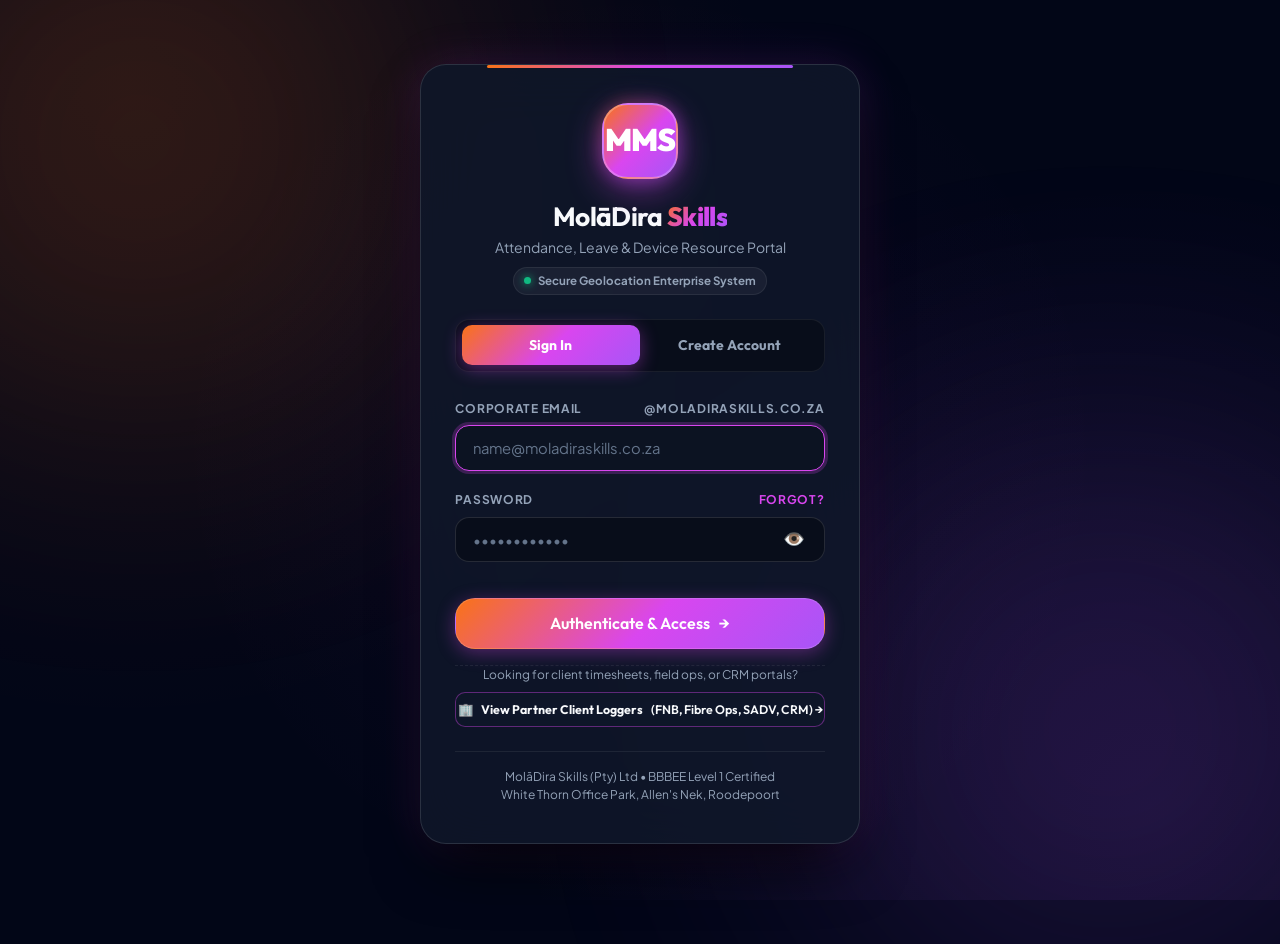
==== commit 4028b4c8: "feat: enable instantaneous client loggers display across landing page, employee portal, and admin hu" ====
--- a/index.html
+++ b/index.html
@@ -235,6 +235,14 @@
         </button>
       </form>
 
+      <!-- Quick Partner Client Loggers Access -->
+      <div class="mt-4 pt-3 text-center" style="border-top: 1px dashed var(--border-subtle);">
+        <p class="text-xs text-muted mb-2">Looking for client timesheets, field ops, or CRM portals?</p>
+        <button type="button" class="btn btn-secondary btn-sm" onclick="openPublicLoggersModal()" style="width: 100%; border-color: rgba(217, 70, 239, 0.4); display: flex; align-items: center; justify-content: center; gap: 0.5rem; padding: 0.55rem 1rem;">
+          <span>🏢</span> <strong>View Partner Client Loggers</strong> (FNB, Fibre Ops, SADV, CRM) &rarr;
+        </button>
+      </div>
+
       <!-- Footer Info -->
       <footer class="text-center mt-6 pt-4" style="border-top: 1px solid var(--border-subtle);">
         <p class="text-xs text-dim">
@@ -246,6 +254,81 @@
     </div>
   </main>
 
+  <!-- MODAL: PARTNER CLIENT LOGGERS (PUBLIC ACCESS) -->
+  <div id="publicLoggersModal" class="modal-backdrop hidden" role="dialog" aria-modal="true" aria-labelledby="publicLoggersTitle">
+    <div class="modal-dialog" style="max-width: 640px; width: 95%;">
+      <div class="modal-header">
+        <div>
+          <h3 class="modal-title" id="publicLoggersTitle">🏢 Partner Client Loggers & External Portals</h3>
+          <p class="text-xs text-muted">Direct access links for external client tracking and operations</p>
+        </div>
+        <button type="button" class="modal-close" onclick="closePublicLoggersModal()" aria-label="Close Modal">&times;</button>
+      </div>
+      <div class="modal-body" style="display: flex; flex-direction: column; gap: 0.85rem; max-height: 70vh; overflow-y: auto;">
+        
+        <!-- FNB -->
+        <div style="background: rgba(0, 168, 150, 0.08); border: 1px solid rgba(0, 168, 150, 0.3); border-radius: var(--radius-md); padding: 1rem;">
+          <div style="display: flex; justify-content: space-between; align-items: flex-start; gap: 0.75rem;">
+            <div>
+              <span class="text-xs font-bold" style="color: #2dd4bf;">Banking &bull; FNB Enterprise</span>
+              <h4 class="font-bold text-sm text-main" style="margin: 0.2rem 0;">First National Bank (FNB)</h4>
+              <p class="text-xs text-muted" style="margin: 0;">Corporate logsheet and shift attendance system for FNB contract personnel.</p>
+            </div>
+            <a href="https://script.google.com/macros/s/AKfycbxV-FEG6dHv-17k1QN_amrYJmrlaGdL7oeQgLix0pSZ57CqeN-a-LJsZa0HFP3SqOb_/exec" target="_blank" rel="noopener noreferrer" class="btn btn-primary btn-sm" style="flex-shrink: 0;">
+              Launch ↗
+            </a>
+          </div>
+        </div>
+
+        <!-- Fibre Field Ops -->
+        <div style="background: rgba(2, 132, 199, 0.08); border: 1px solid rgba(2, 132, 199, 0.3); border-radius: var(--radius-md); padding: 1rem;">
+          <div style="display: flex; justify-content: space-between; align-items: flex-start; gap: 0.75rem;">
+            <div>
+              <span class="text-xs font-bold" style="color: #38bdf8;">Fibre &bull; Field Ops Hub</span>
+              <h4 class="font-bold text-sm text-main" style="margin: 0.2rem 0;">Fibre Field Operations</h4>
+              <p class="text-xs text-muted" style="margin: 0;">Real-time field technician and agent operations dashboard for site surveys and installations.</p>
+            </div>
+            <a href="https://moladiraskills-dev.github.io/Fibre_Field_Ops/dashboards/agent/index.html" target="_blank" rel="noopener noreferrer" class="btn btn-primary btn-sm" style="flex-shrink: 0;">
+              Launch ↗
+            </a>
+          </div>
+        </div>
+
+        <!-- SADV Logger -->
+        <div style="background: rgba(234, 88, 12, 0.08); border: 1px solid rgba(234, 88, 12, 0.3); border-radius: var(--radius-md); padding: 1rem;">
+          <div style="display: flex; justify-content: space-between; align-items: flex-start; gap: 0.75rem;">
+            <div>
+              <span class="text-xs font-bold" style="color: #fb923c;">Infrastructure &bull; SADV Admin</span>
+              <h4 class="font-bold text-sm text-main" style="margin: 0.2rem 0;">SADV (South Atlantic Distributed Ventures)</h4>
+              <p class="text-xs text-muted" style="margin: 0;">Supervisor portal for SADV rollouts, technician attendance, and contractor shifts.</p>
+            </div>
+            <a href="https://moladiraskills-dev.github.io/SADV_Logger/admin/index.html" target="_blank" rel="noopener noreferrer" class="btn btn-primary btn-sm" style="flex-shrink: 0;">
+              Launch ↗
+            </a>
+          </div>
+        </div>
+
+        <!-- FibreGems CRM -->
+        <div style="background: rgba(168, 85, 247, 0.08); border: 1px solid rgba(168, 85, 247, 0.3); border-radius: var(--radius-md); padding: 1rem;">
+          <div style="display: flex; justify-content: space-between; align-items: flex-start; gap: 0.75rem;">
+            <div>
+              <span class="text-xs font-bold" style="color: #c084fc;">CRM &bull; Enterprise CRM</span>
+              <h4 class="font-bold text-sm text-main" style="margin: 0.2rem 0;">FibreGems Group</h4>
+              <p class="text-xs text-muted" style="margin: 0;">Client engagement portal, sales coverage tracker, and customer relationship database.</p>
+            </div>
+            <a href="https://moladiraskills-dev.github.io/FibreGemsCRM/index.html" target="_blank" rel="noopener noreferrer" class="btn btn-primary btn-sm" style="flex-shrink: 0;">
+              Launch ↗
+            </a>
+          </div>
+        </div>
+
+      </div>
+      <div class="modal-footer">
+        <button type="button" class="btn btn-secondary" onclick="closePublicLoggersModal()">Close</button>
+      </div>
+    </div>
+  </div>
+
   <script src="shared/js/api.js"></script>
   <script src="auth/auth.js"></script>
 </body>
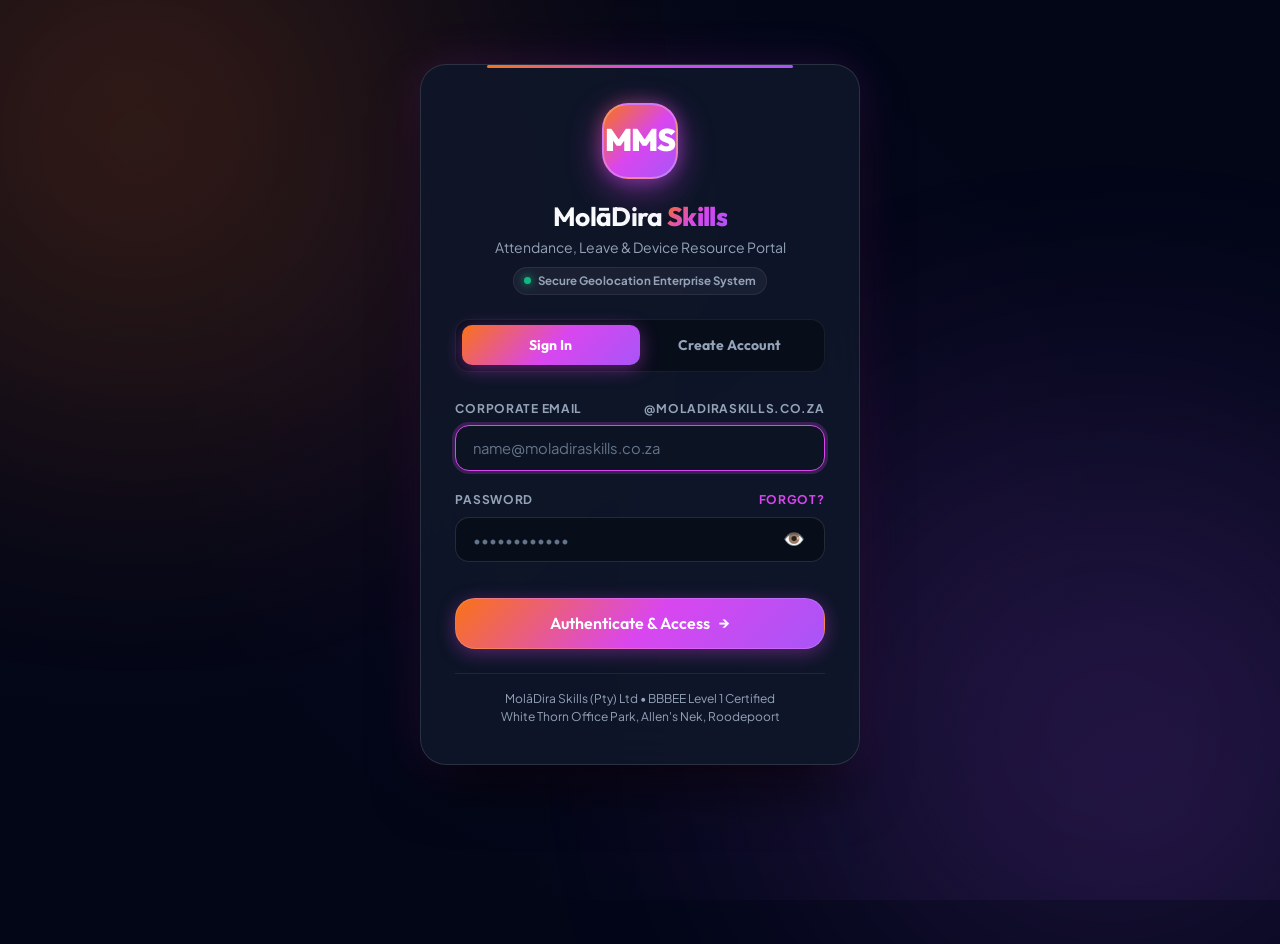
==== commit 315a1908: "feat: add employee portal interface, authentication, and styling" ====
--- a/index.html
+++ b/index.html
@@ -235,13 +235,6 @@
         </button>
       </form>
 
-      <!-- Quick Partner Client Loggers Access -->
-      <div class="mt-4 pt-3 text-center" style="border-top: 1px dashed var(--border-subtle);">
-        <p class="text-xs text-muted mb-2">Looking for client timesheets, field ops, or CRM portals?</p>
-        <button type="button" class="btn btn-secondary btn-sm" onclick="openPublicLoggersModal()" style="width: 100%; border-color: rgba(217, 70, 239, 0.4); display: flex; align-items: center; justify-content: center; gap: 0.5rem; padding: 0.55rem 1rem;">
-          <span>🏢</span> <strong>View Partner Client Loggers</strong> (FNB, Fibre Ops, SADV, CRM) &rarr;
-        </button>
-      </div>
 
       <!-- Footer Info -->
       <footer class="text-center mt-6 pt-4" style="border-top: 1px solid var(--border-subtle);">
@@ -254,80 +247,6 @@
     </div>
   </main>
 
-  <!-- MODAL: PARTNER CLIENT LOGGERS (PUBLIC ACCESS) -->
-  <div id="publicLoggersModal" class="modal-backdrop hidden" role="dialog" aria-modal="true" aria-labelledby="publicLoggersTitle">
-    <div class="modal-dialog" style="max-width: 640px; width: 95%;">
-      <div class="modal-header">
-        <div>
-          <h3 class="modal-title" id="publicLoggersTitle">🏢 Partner Client Loggers & External Portals</h3>
-          <p class="text-xs text-muted">Direct access links for external client tracking and operations</p>
-        </div>
-        <button type="button" class="modal-close" onclick="closePublicLoggersModal()" aria-label="Close Modal">&times;</button>
-      </div>
-      <div class="modal-body" style="display: flex; flex-direction: column; gap: 0.85rem; max-height: 70vh; overflow-y: auto;">
-        
-        <!-- FNB -->
-        <div style="background: rgba(0, 168, 150, 0.08); border: 1px solid rgba(0, 168, 150, 0.3); border-radius: var(--radius-md); padding: 1rem;">
-          <div style="display: flex; justify-content: space-between; align-items: flex-start; gap: 0.75rem;">
-            <div>
-              <span class="text-xs font-bold" style="color: #2dd4bf;">Banking &bull; FNB Enterprise</span>
-              <h4 class="font-bold text-sm text-main" style="margin: 0.2rem 0;">First National Bank (FNB)</h4>
-              <p class="text-xs text-muted" style="margin: 0;">Corporate logsheet and shift attendance system for FNB contract personnel.</p>
-            </div>
-            <a href="https://script.google.com/macros/s/AKfycbxV-FEG6dHv-17k1QN_amrYJmrlaGdL7oeQgLix0pSZ57CqeN-a-LJsZa0HFP3SqOb_/exec" target="_blank" rel="noopener noreferrer" class="btn btn-primary btn-sm" style="flex-shrink: 0;">
-              Launch ↗
-            </a>
-          </div>
-        </div>
-
-        <!-- Fibre Field Ops -->
-        <div style="background: rgba(2, 132, 199, 0.08); border: 1px solid rgba(2, 132, 199, 0.3); border-radius: var(--radius-md); padding: 1rem;">
-          <div style="display: flex; justify-content: space-between; align-items: flex-start; gap: 0.75rem;">
-            <div>
-              <span class="text-xs font-bold" style="color: #38bdf8;">Fibre &bull; Field Ops Hub</span>
-              <h4 class="font-bold text-sm text-main" style="margin: 0.2rem 0;">Fibre Field Operations</h4>
-              <p class="text-xs text-muted" style="margin: 0;">Real-time field technician and agent operations dashboard for site surveys and installations.</p>
-            </div>
-            <a href="https://moladiraskills-dev.github.io/Fibre_Field_Ops/dashboards/agent/index.html" target="_blank" rel="noopener noreferrer" class="btn btn-primary btn-sm" style="flex-shrink: 0;">
-              Launch ↗
-            </a>
-          </div>
-        </div>
-
-        <!-- SADV Logger -->
-        <div style="background: rgba(234, 88, 12, 0.08); border: 1px solid rgba(234, 88, 12, 0.3); border-radius: var(--radius-md); padding: 1rem;">
-          <div style="display: flex; justify-content: space-between; align-items: flex-start; gap: 0.75rem;">
-            <div>
-              <span class="text-xs font-bold" style="color: #fb923c;">Infrastructure &bull; SADV Admin</span>
-              <h4 class="font-bold text-sm text-main" style="margin: 0.2rem 0;">SADV (South Atlantic Distributed Ventures)</h4>
-              <p class="text-xs text-muted" style="margin: 0;">Supervisor portal for SADV rollouts, technician attendance, and contractor shifts.</p>
-            </div>
-            <a href="https://moladiraskills-dev.github.io/SADV_Logger/admin/index.html" target="_blank" rel="noopener noreferrer" class="btn btn-primary btn-sm" style="flex-shrink: 0;">
-              Launch ↗
-            </a>
-          </div>
-        </div>
-
-        <!-- FibreGems CRM -->
-        <div style="background: rgba(168, 85, 247, 0.08); border: 1px solid rgba(168, 85, 247, 0.3); border-radius: var(--radius-md); padding: 1rem;">
-          <div style="display: flex; justify-content: space-between; align-items: flex-start; gap: 0.75rem;">
-            <div>
-              <span class="text-xs font-bold" style="color: #c084fc;">CRM &bull; Enterprise CRM</span>
-              <h4 class="font-bold text-sm text-main" style="margin: 0.2rem 0;">FibreGems Group</h4>
-              <p class="text-xs text-muted" style="margin: 0;">Client engagement portal, sales coverage tracker, and customer relationship database.</p>
-            </div>
-            <a href="https://moladiraskills-dev.github.io/FibreGemsCRM/index.html" target="_blank" rel="noopener noreferrer" class="btn btn-primary btn-sm" style="flex-shrink: 0;">
-              Launch ↗
-            </a>
-          </div>
-        </div>
-
-      </div>
-      <div class="modal-footer">
-        <button type="button" class="btn btn-secondary" onclick="closePublicLoggersModal()">Close</button>
-      </div>
-    </div>
-  </div>
 
   <script src="shared/js/api.js"></script>
   <script src="auth/auth.js"></script>
